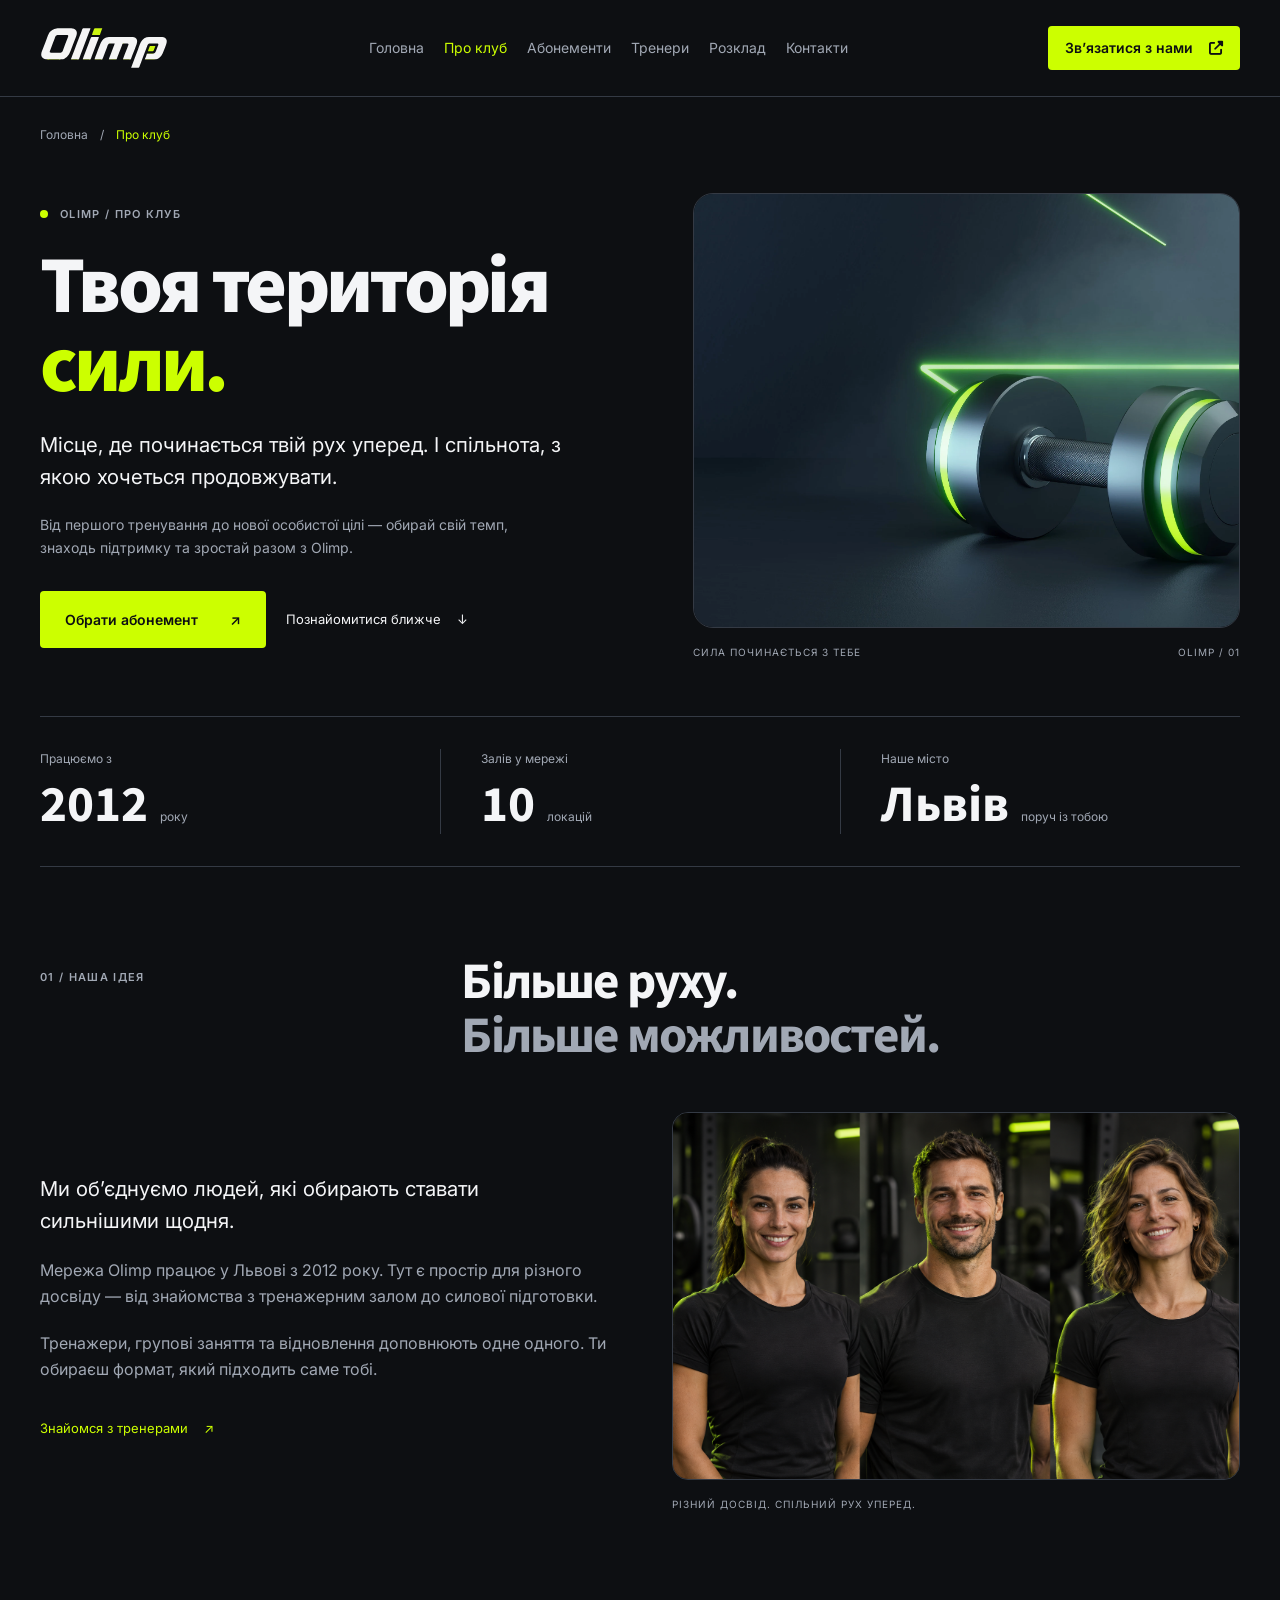
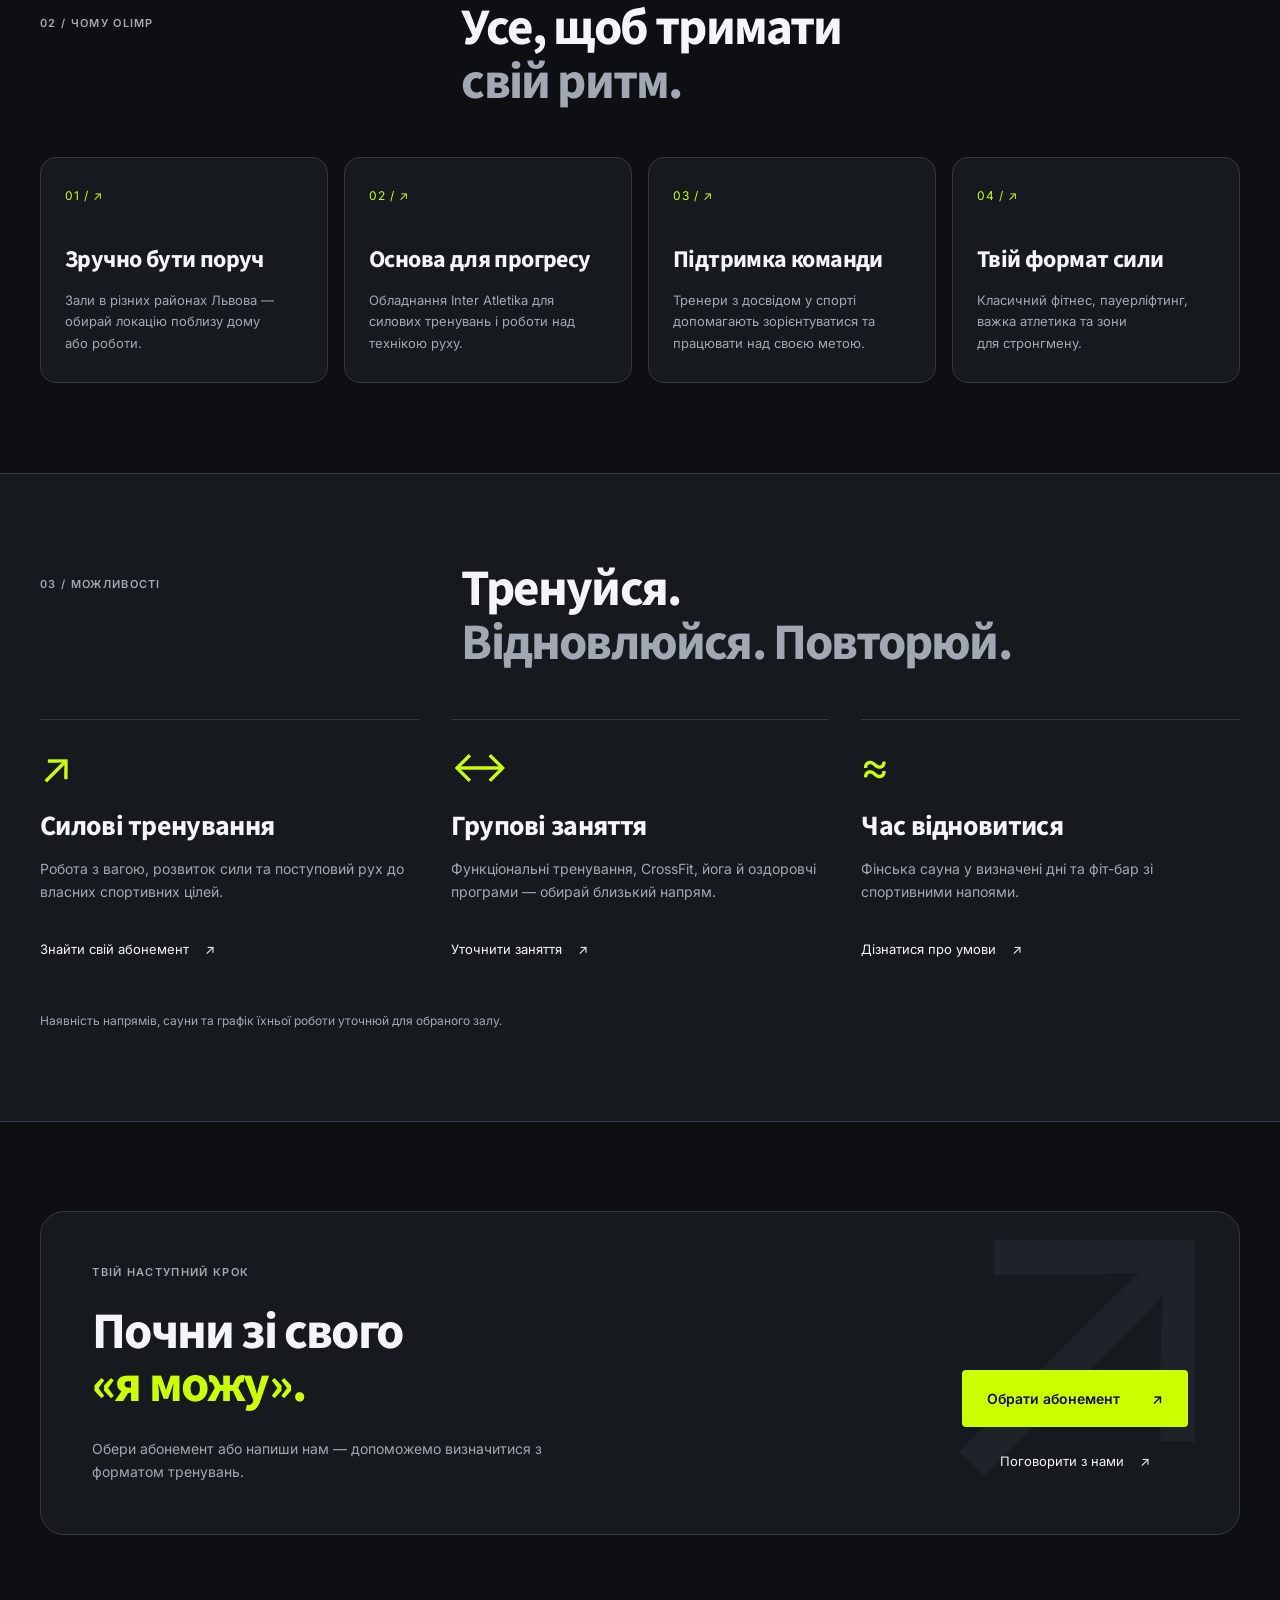
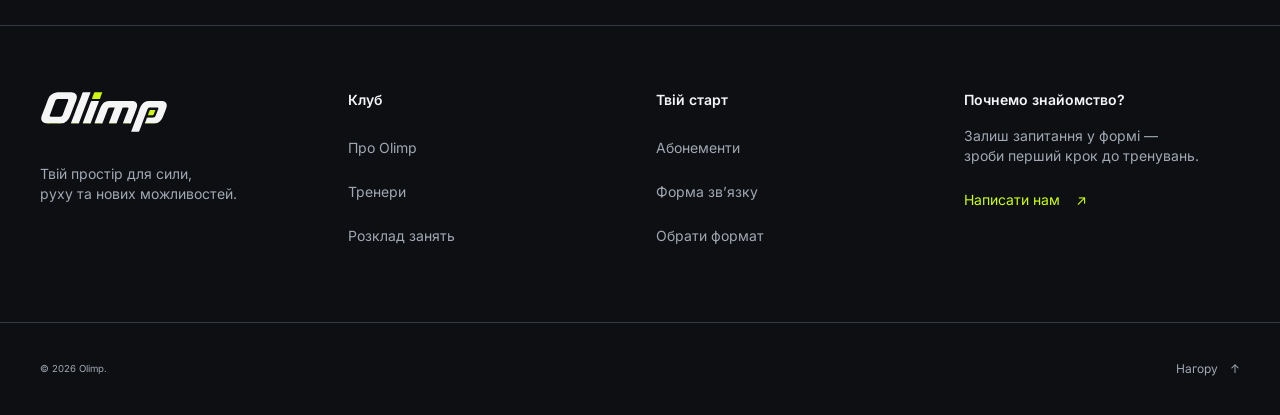
==== about.html @ 701e837b "feat: add Olimp website baseline" ====
<!DOCTYPE html>

<html lang="uk">
<head>
<meta charset="utf-8"/>
<meta content="width=device-width, initial-scale=1.0" name="viewport"/>
<meta content="Olimp — мережа фітнес-клубів у Львові з 2012 року. Силові та групові тренування, підтримка тренерів і відновлення у твоєму ритмі." name="description"/>
<meta content="#0d0f12" name="theme-color"/>
<title>Про клуб — твоя територія сили | Olimp</title>
<link href="https://fonts.googleapis.com" rel="preconnect"/>
<link crossorigin="" href="https://fonts.gstatic.com" rel="preconnect"/>
<link href="https://fonts.googleapis.com/css2?family=Inter:wght@400;500;600;700&amp;family=Source+Sans+3:wght@600;700;800&amp;display=swap" rel="stylesheet"/>
<link href="assets/images/logo.svg" rel="icon" type="image/svg+xml"/>
<link href="css/icons.css" rel="stylesheet"/>
<link href="css/tailwind.css" rel="stylesheet"/><link href="css/style.css" rel="stylesheet"/>
<link href="css/about.css" rel="stylesheet"/>
<script defer="" src="js/menu.js"></script></head>
<body id="top">
<a class="skip-link" href="#main">Перейти до вмісту</a>
<header class="site-header border-b border-line">
<div class="container header-inner mx-auto w-full max-w-7xl px-5 md:px-8 xl:px-10 relative flex min-h-20 flex-wrap items-center justify-between gap-4 py-4 xl:min-h-24 xl:flex-nowrap">
<a aria-label="Olimp — головна" class="logo inline-flex min-h-11 shrink-0 items-center" href="index.html"><img alt="Olimp" class="h-auto w-28 object-contain xl:w-32" height="38" src="assets/images/logo.svg" width="124"/></a>
<nav aria-label="Основна навігація" class="hidden xl:block">
<ul class="nav-list flex flex-col gap-1 xl:flex-row xl:gap-5">
<li><a class="flex min-h-11 items-center text-sm text-muted transition-colors hover:text-accent focus-visible:text-accent aria-[current=page]:text-accent" href="index.html">Головна</a></li>
<li><a aria-current="page" class="flex min-h-11 items-center text-sm text-muted transition-colors hover:text-accent focus-visible:text-accent aria-[current=page]:text-accent" href="about.html">Про клуб</a></li>
<li><a class="flex min-h-11 items-center text-sm text-muted transition-colors hover:text-accent focus-visible:text-accent aria-[current=page]:text-accent" href="memberships.html">Абонементи</a></li>
<li><a class="flex min-h-11 items-center text-sm text-muted transition-colors hover:text-accent focus-visible:text-accent aria-[current=page]:text-accent" href="trainers.html">Тренери</a></li>
<li><a class="flex min-h-11 items-center text-sm text-muted transition-colors hover:text-accent focus-visible:text-accent aria-[current=page]:text-accent" href="schedule.html">Розклад</a></li>
<li><a class="flex min-h-11 items-center text-sm text-muted transition-colors hover:text-accent focus-visible:text-accent aria-[current=page]:text-accent" href="contact.html">Контакти</a></li>
</ul>
</nav>
<a class="button button-small items-center justify-between gap-4 rounded border border-transparent bg-accent text-sm font-semibold text-ink transition duration-200 hover:-translate-y-0.5 hover:bg-accent-hover active:translate-y-0 focus-visible:outline-2 focus-visible:outline-offset-4 focus-visible:outline-focus disabled:cursor-not-allowed disabled:opacity-40 disabled:hover:translate-y-0 min-h-11 px-4 py-2.5 hidden xl:inline-flex" href="contact.html">Зв’язатися з нами <i aria-hidden="true" class="icon fa-arrow-up-right"></i></a>
<button aria-controls="mobile-menu" aria-expanded="false" aria-label="Відкрити меню" class="inline-flex min-h-11 items-center gap-3 rounded border border-line px-4 text-sm transition-colors hover:border-accent xl:hidden" id="menu-toggle" type="button"><span aria-hidden="true">☰</span><span>Меню</span></button><nav aria-label="Мобільна навігація" class="w-full border-t border-line pt-4 xl:hidden" hidden="" id="mobile-menu"><ul class="flex flex-col gap-1"><li><a class="flex min-h-11 items-center rounded px-3 text-sm text-muted transition-colors hover:bg-surface hover:text-accent aria-[current=page]:text-accent" href="index.html">Головна</a></li><li><a aria-current="page" class="flex min-h-11 items-center rounded px-3 text-sm text-muted transition-colors hover:bg-surface hover:text-accent aria-[current=page]:text-accent" href="about.html">Про клуб</a></li><li><a class="flex min-h-11 items-center rounded px-3 text-sm text-muted transition-colors hover:bg-surface hover:text-accent aria-[current=page]:text-accent" href="memberships.html">Абонементи</a></li><li><a class="flex min-h-11 items-center rounded px-3 text-sm text-muted transition-colors hover:bg-surface hover:text-accent aria-[current=page]:text-accent" href="trainers.html">Тренери</a></li><li><a class="flex min-h-11 items-center rounded px-3 text-sm text-muted transition-colors hover:bg-surface hover:text-accent aria-[current=page]:text-accent" href="schedule.html">Розклад</a></li><li><a class="flex min-h-11 items-center rounded px-3 text-sm text-muted transition-colors hover:bg-surface hover:text-accent aria-[current=page]:text-accent" href="contact.html">Контакти</a></li></ul><a class="inline-flex min-h-13 items-center justify-between gap-4 rounded border border-transparent bg-accent px-6 py-3.5 text-sm font-semibold text-ink transition duration-200 hover:-translate-y-0.5 hover:bg-accent-hover active:translate-y-0 focus-visible:outline-2 focus-visible:outline-offset-4 focus-visible:outline-focus disabled:cursor-not-allowed disabled:opacity-40 disabled:hover:translate-y-0 mt-4 w-full" href="contact.html">Зв’язатися з нами <span aria-hidden="true">↗</span></a></nav></div>
</header>
<main class="about-page" id="main" tabindex="-1">
<section class="about-hero" aria-labelledby="about-title">
  <div class="container mx-auto w-full max-w-7xl px-5 md:px-8 xl:px-10">
    <nav class="about-breadcrumb" aria-label="Навігаційний ланцюжок"><a href="index.html">Головна</a><span aria-hidden="true">/</span><span aria-current="page">Про клуб</span></nav>
    <div class="about-hero-grid">
      <div class="about-hero-copy">
        <p class="eyebrow about-kicker"><span aria-hidden="true"></span> OLIMP / ПРО КЛУБ</p>
        <h1 id="about-title">Твоя територія<br/><span>сили.</span></h1>
        <p class="about-lead">Місце, де починається твій рух уперед. І спільнота, з якою хочеться продовжувати.</p>
        <p class="about-muted">Від першого тренування до нової особистої цілі — обирай свій темп, знаходь підтримку та зростай разом з Olimp.</p>
        <div class="about-actions"><a class="about-button" href="memberships.html">Обрати абонемент <span aria-hidden="true">↗</span></a><a class="about-link" href="#club-story">Познайомитися ближче <span aria-hidden="true">↓</span></a></div>
      </div>
      <figure class="about-hero-visual"><img src="assets/images/hero.webp" width="2688" height="1536" alt="Гантель із лаймовим підсвічуванням — фірмовий образ сили Olimp" fetchpriority="high"/><figcaption><span>СИЛА ПОЧИНАЄТЬСЯ З ТЕБЕ</span><span aria-hidden="true">OLIMP / 01</span></figcaption></figure>
    </div>
    <dl class="about-facts"><div><dt>Працюємо з</dt><dd>2012<span>року</span></dd></div><div><dt>Залів у мережі</dt><dd>10<span>локацій</span></dd></div><div><dt>Наше місто</dt><dd>Львів<span>поруч із тобою</span></dd></div></dl>
  </div>
</section>
<section class="about-section about-story" id="club-story" aria-labelledby="story-title">
  <div class="container mx-auto w-full max-w-7xl px-5 md:px-8 xl:px-10">
    <div class="about-section-heading"><p class="eyebrow">01 / НАША ІДЕЯ</p><h2 id="story-title">Більше руху.<br/><span>Більше можливостей.</span></h2></div>
    <div class="about-story-grid"><div class="about-story-copy"><p class="about-lead">Ми об’єднуємо людей, які обирають ставати сильнішими щодня.</p><p class="about-muted">Мережа Olimp працює у Львові з 2012 року. Тут є простір для різного досвіду — від знайомства з тренажерним залом до силової підготовки.</p><p class="about-muted">Тренажери, групові заняття та відновлення доповнюють одне одного. Ти обираєш формат, який підходить саме тобі.</p><a class="about-link" href="trainers.html">Знайомся з тренерами <span aria-hidden="true">↗</span></a></div><figure class="about-team"><img src="assets/images/trainers-team.png" width="1536" height="1024" loading="lazy" alt="Команда тренерів у фірмовому оформленні Olimp"/><figcaption>РІЗНИЙ ДОСВІД. СПІЛЬНИЙ РУХ УПЕРЕД.</figcaption></figure></div>
  </div>
</section>
<section class="about-section" aria-labelledby="benefits-title">
  <div class="container mx-auto w-full max-w-7xl px-5 md:px-8 xl:px-10">
    <div class="about-section-heading"><p class="eyebrow">02 / ЧОМУ OLIMP</p><h2 id="benefits-title">Усе, щоб тримати<br/><span>свій ритм.</span></h2></div>
    <div class="about-benefit-grid">
      <article class="about-card"><span class="about-card-number" aria-hidden="true">01 / ↗</span><h3>Зручно бути поруч</h3><p>Зали в різних районах Львова — обирай локацію поблизу дому або роботи.</p></article>
      <article class="about-card"><span class="about-card-number" aria-hidden="true">02 / ↗</span><h3>Основа для прогресу</h3><p>Обладнання Inter Atletika для силових тренувань і роботи над технікою руху.</p></article>
      <article class="about-card"><span class="about-card-number" aria-hidden="true">03 / ↗</span><h3>Підтримка команди</h3><p>Тренери з досвідом у спорті допомагають зорієнтуватися та працювати над своєю метою.</p></article>
      <article class="about-card"><span class="about-card-number" aria-hidden="true">04 / ↗</span><h3>Твій формат сили</h3><p>Класичний фітнес, пауерліфтинг, важка атлетика та зони для стронгмену.</p></article>
    </div>
  </div>
</section>
<section class="about-section about-formats" aria-labelledby="formats-title">
  <div class="container mx-auto w-full max-w-7xl px-5 md:px-8 xl:px-10">
    <div class="about-section-heading"><p class="eyebrow">03 / МОЖЛИВОСТІ</p><h2 id="formats-title">Тренуйся.<br/><span>Відновлюйся. Повторюй.</span></h2></div>
    <div class="about-format-grid">
      <article class="about-format"><span class="about-format-symbol" aria-hidden="true">↗</span><h3>Силові тренування</h3><p>Робота з вагою, розвиток сили та поступовий рух до власних спортивних цілей.</p><a class="about-link" href="memberships.html">Знайти свій абонемент <span aria-hidden="true">↗</span></a></article>
      <article class="about-format"><span class="about-format-symbol" aria-hidden="true">↔</span><h3>Групові заняття</h3><p>Функціональні тренування, CrossFit, йога й оздоровчі програми — обирай близький напрям.</p><a class="about-link" href="contact.html">Уточнити заняття <span aria-hidden="true">↗</span></a></article>
      <article class="about-format"><span class="about-format-symbol" aria-hidden="true">≈</span><h3>Час відновитися</h3><p>Фінська сауна у визначені дні та фіт-бар зі спортивними напоями.</p><a class="about-link" href="contact.html">Дізнатися про умови <span aria-hidden="true">↗</span></a></article>
    </div>
    <p class="about-availability">Наявність напрямів, сауни та графік їхньої роботи уточнюй для обраного залу.</p>
  </div>
</section>
<section class="about-section about-cta-section" aria-labelledby="start-title">
  <div class="container mx-auto w-full max-w-7xl px-5 md:px-8 xl:px-10"><div class="about-cta"><div><p class="eyebrow">ТВІЙ НАСТУПНИЙ КРОК</p><h2 id="start-title">Почни зі свого<br/><span>«я можу».</span></h2><p>Обери абонемент або напиши нам — допоможемо визначитися з форматом тренувань.</p></div><div class="about-cta-actions"><a class="about-button" href="memberships.html">Обрати абонемент <span aria-hidden="true">↗</span></a><a class="about-link" href="contact.html">Поговорити з нами <span aria-hidden="true">↗</span></a></div><span class="about-cta-mark" aria-hidden="true">↗</span></div></div>
</section>
</main>
<footer class="site-footer border-t border-line">
<div class="container footer-grid mx-auto w-full max-w-7xl px-5 md:px-8 xl:px-10 grid grid-cols-1 gap-8 py-16 md:grid-cols-2 lg:grid-cols-4">
<div class="footer-brand">
<a aria-label="Olimp — головна" class="logo inline-flex min-h-11 shrink-0 items-center" href="index.html"><img alt="Olimp" class="h-auto w-28 object-contain xl:w-32" height="38" src="assets/images/logo.svg" width="124"/></a>
<p class="text-sm text-muted mt-6">Твій простір для сили,<br/>руху та нових можливостей.</p>
</div>
<nav aria-label="Сторінки клубу">
<h2 class="mb-4 font-body text-sm font-semibold tracking-normal">Клуб</h2>
<ul class="m-0 list-none p-0">
<li><a class="inline-flex min-h-11 items-center text-sm text-muted transition-colors hover:text-accent" href="about.html">Про Olimp</a></li>
<li><a class="inline-flex min-h-11 items-center text-sm text-muted transition-colors hover:text-accent" href="trainers.html">Тренери</a></li>
<li><a class="inline-flex min-h-11 items-center text-sm text-muted transition-colors hover:text-accent" href="schedule.html">Розклад занять</a></li>
</ul>
</nav>
<nav aria-label="Корисні посилання">
<h2 class="mb-4 font-body text-sm font-semibold tracking-normal">Твій старт</h2>
<ul class="m-0 list-none p-0">
<li><a class="inline-flex min-h-11 items-center text-sm text-muted transition-colors hover:text-accent" href="memberships.html">Абонементи</a></li>
<li><a class="inline-flex min-h-11 items-center text-sm text-muted transition-colors hover:text-accent" href="contact.html">Форма зв’язку</a></li>
<li><a class="inline-flex min-h-11 items-center text-sm text-muted transition-colors hover:text-accent" href="index.html#memberships">Обрати формат</a></li>
</ul>
</nav>
<div class="footer-note">
<h2 class="mb-4 font-body text-sm font-semibold tracking-normal">Почнемо знайомство?</h2>
<p class="text-sm text-muted">Залиш запитання у формі —<br/>зроби перший крок до тренувань.</p>
<a class="text-link inline-flex min-h-11 items-center gap-4 text-sm transition-colors hover:text-accent mt-3 text-accent" href="contact.html">Написати нам <span aria-hidden="true">↗</span></a>
</div>
</div>
<div class="container footer-bottom mx-auto w-full max-w-7xl px-5 md:px-8 xl:px-10 flex flex-wrap items-center justify-between gap-4 border-t border-line py-6 text-xs text-muted">
<small>© 2026 Olimp.</small><a class="inline-flex min-h-11 items-center gap-3" href="#top">Нагору <span aria-hidden="true">↑</span></a>
</div>
</footer>
</body>
</html>
---- css/icons.css ----
/* Font Awesome Free 6.6.0, solid subset. License: ../assets/fonts/LICENSE-fontawesome.txt */
@font-face {
  font-family: 'Olimp Icons';
  font-style: normal;
  font-weight: 900;
  font-display: block;
  src: url('../assets/fonts/fa-solid-900.woff2') format('woff2');
}
.fa-arrow-up-right {
  font-family: 'Olimp Icons';
  font-style: normal;
  font-weight: 900;
  line-height: 1;
  display: inline-block;
}
.fa-arrow-up-right::before {
  content: '\f35d';
}
---- css/style.css ----
@layer base {
/* Olimp Lab 6: brand typography, triptych crop, form controls and complex selectors. */
:root {

  --color-background: #0d0f12;
  --color-surface: #16191e;
  --color-surface-raised: #1e2229;
  --color-text: #f4f5f7;
  --color-muted: #a1a8b4;
  --color-accent: #ccff00;
  --color-accent-hover: #dcff52;
  --color-focus: #00f0ff;
  --color-border: #343a44;
  --color-input-border: #707986;

  --font-body: "Inter", system-ui, sans-serif;
  --font-heading: "Source Sans 3", system-ui, sans-serif;

  --space-2: 0.5rem;
  --space-3: 0.75rem;
  --space-4: 1rem;
  --space-6: 1.5rem;
  --space-8: 2rem;
  --space-12: 3rem;
  --space-16: 4rem;
  --space-24: 6rem;

  --radius-button: 0.25rem;
  --radius-card: 1rem;
  --container: 80rem;
  --transition: 180ms ease;
}
*,
*::before,
*::after {
  box-sizing: border-box;
}
html {
  scroll-behavior: smooth;
  scroll-padding-top: var(--space-6);
}
body {
  margin: 0;
  background: var(--color-background);
  color: var(--color-text);
  font: 400 1rem/1.65 var(--font-body);
}
h1,
h2,
h3,
p,
figure {
  margin: 0;
}
h1,
h2,
h3 {
  font-family: var(--font-heading);
  font-weight: 700;
  line-height: 1.05;
}
h1 {
  font-size: clamp(3.75rem, 6.5vw, 6.5rem);
  font-weight: 800;
  letter-spacing: -0.045em;
}
h2 {
  font-size: clamp(2.5rem, 4vw, 3.75rem);
  letter-spacing: -0.035em;
}
h3 {
  font-size: 1.75rem;
  letter-spacing: -0.025em;
}
p {
  text-wrap: pretty;
}
a {
  color: inherit;
  text-decoration: none;
}
img {
  display: block;
  max-width: 100%;
  height: auto;
}
button,
input,
select,
textarea {
  font: inherit;
}
button,
select {
  cursor: pointer;
}
button,
a,
input,
select,
textarea {
  touch-action: manipulation;
}
:focus-visible {
  outline: 3px solid var(--color-focus);
  outline-offset: 5px;
}
main:focus {
  outline: none;
}
.eyebrow {
  font-size: 0.6875rem;
  font-weight: 600;
  letter-spacing: 0.12em;
  text-transform: uppercase;
  color: var(--color-muted);
}
.skip-link {
  position: absolute;
  z-index: 10;
  top: -6rem;
  left: var(--space-4);
  padding: var(--space-4);
  background: var(--color-accent);
  color: var(--color-background);
}
.skip-link:focus {
  top: var(--space-4);
}
.icon {
  font-size: 1em;
  flex-shrink: 0;
}
h1 span,
.contact h2 span {
  color: var(--color-accent);
}
.feature-list li::before {
  content: "✓";
  color: var(--color-accent);
  margin-right: var(--space-3);
}
.trainer-photo {

  background-image: url("../assets/images/trainers-team.png");
  background-size: 300% auto;
  background-repeat: no-repeat;
  background-position-y: top;
  background-color: var(--color-surface);
}
.trainer-one {
  background-position-x: left;
}
.trainer-two {
  background-position-x: center;
}
.trainer-three {
  background-position-x: right;
}
label {
  display: block;
  margin-bottom: var(--space-2);
  font-size: 0.8125rem;
}
label span {
  color: var(--color-accent);
}
input,
select,
textarea {
  width: 100%;
  min-height: 50px;
  padding: 0.75rem var(--space-4);
  border: 1px solid var(--color-input-border);
  border-radius: var(--radius-button);
  background: var(--color-surface);
  color: var(--color-text);
  font-size: 0.8125rem;
  color-scheme: dark;
}
input::placeholder,
textarea::placeholder {
  color: var(--color-muted);
  opacity: 1;
}
textarea {
  display: block;
  resize: vertical;
  min-height: 120px;
}
@media (prefers-reduced-motion: reduce) {
  html {
    scroll-behavior: auto;
  }
  *,
  *::before,
  *::after {
    transition: none !important;
  }
}
[hidden] { display: none !important; }
[aria-current="page"] { color: var(--color-accent); }
.eyebrow.text-accent { color: var(--color-accent); }

}
---- css/about.css ----
.about-page {
  --about-section-space: clamp(3.5rem, 7vw, 6.5rem);
}
.about-page .about-muted,
.about-card p,
.about-format p {
  color: var(--color-muted);
}
.about-breadcrumb {
  display: flex;
  gap: 0.75rem;
  padding-block: 1.75rem 3rem;
  font-size: 0.75rem;
  color: var(--color-muted);
}
.about-breadcrumb a:hover,
.about-link:hover {
  color: var(--color-accent);
}
.about-hero-grid {
  display: grid;
  grid-template-columns: 1.1fr 1fr;
  align-items: center;
  gap: clamp(2rem, 4vw, 4rem);
}
.about-kicker {
  display: flex;
  align-items: center;
  gap: 0.75rem;
}
.about-kicker span {
  width: 0.5rem;
  height: 0.5rem;
  border-radius: 50%;
  background: var(--color-accent);
}
.about-hero h1 {
  margin-block: 1.5rem;
  font-size: clamp(3.5rem, 6.3vw, 6.25rem);
  line-height: 0.98;
}
.about-lead {
  max-width: 34rem;
  font-size: clamp(1.125rem, 1.6vw, 1.375rem);
  line-height: 1.55;
}
.about-hero-copy > .about-muted {
  max-width: 31rem;
  margin-top: 1.25rem;
  font-size: 0.875rem;
}
.about-actions {
  display: flex;
  flex-wrap: wrap;
  align-items: center;
  gap: 1.25rem;
  margin-top: 2rem;
}
.about-button {
  display: inline-flex;
  min-height: 3.5rem;
  align-items: center;
  justify-content: space-between;
  gap: 2rem;
  padding: 1rem 1.5rem;
  border: 1px solid transparent;
  border-radius: var(--radius-button);
  background: var(--color-accent);
  color: var(--color-background);
  font-size: 0.875rem;
  font-weight: 600;
  transition: background var(--transition), transform var(--transition);
}
.about-button:hover {
  background: var(--color-accent-hover);
  transform: translateY(-2px);
}
.about-button:active {
  transform: translateY(0);
}
.about-link {
  display: inline-flex;
  min-height: 2.75rem;
  align-items: center;
  gap: 1rem;
  font-size: 0.8125rem;
  transition: color var(--transition);
}
.about-hero-visual img {
  width: 100%;
  height: clamp(22rem, 34vw, 32rem);
  border: 1px solid var(--color-border);
  border-radius: 1.25rem;
  object-fit: cover;
  object-position: 62% center;
}
.about-hero-visual figcaption,
.about-team figcaption {
  display: flex;
  justify-content: space-between;
  gap: 1rem;
  margin-top: 1rem;
  color: var(--color-muted);
  font-size: 0.625rem;
  letter-spacing: 0.1em;
}
.about-facts {
  display: grid;
  grid-template-columns: repeat(3, 1fr);
  margin: 3.5rem 0 0;
  padding-block: 2rem;
  border-block: 1px solid var(--color-border);
}
.about-facts > div {
  padding-inline: 2.5rem;
  border-left: 1px solid var(--color-border);
}
.about-facts > div:first-child {
  padding-left: 0;
  border-left: 0;
}
.about-facts dt {
  color: var(--color-muted);
  font-size: 0.75rem;
}
.about-facts dd {
  display: flex;
  flex-wrap: wrap;
  align-items: baseline;
  gap: 0.75rem;
  margin: 0.5rem 0 0;
  font-family: var(--font-heading);
  font-size: clamp(2.25rem, 4vw, 3.5rem);
  font-weight: 700;
  line-height: 1.1;
}
.about-facts dd span {
  color: var(--color-muted);
  font: 400 0.75rem/1.5 var(--font-body);
}
.about-section {
  padding-block: var(--about-section-space);
}
.about-section-heading {
  display: grid;
  grid-template-columns: 1fr 2fr;
  gap: 2rem;
  align-items: start;
  margin-bottom: 3rem;
}
.about-section-heading .eyebrow {
  padding-top: 0.75rem;
}
.about-section-heading h2 span {
  color: var(--color-muted);
}
.about-story {
  padding-bottom: 0;
}
.about-story-grid {
  display: grid;
  grid-template-columns: 1fr 1fr;
  align-items: center;
  gap: 4rem;
}
.about-story-copy > p + p {
  margin-top: 1.25rem;
}
.about-story-copy > .about-link {
  margin-top: 1.5rem;
  color: var(--color-accent);
}
.about-team img {
  width: 100%;
  height: 23rem;
  border-radius: 1rem;
  border: 1px solid var(--color-border);
  object-fit: cover;
  object-position: top;
}
.about-benefit-grid {
  display: grid;
  grid-template-columns: repeat(4, 1fr);
  gap: 1rem;
}
.about-card {
  padding: 1.75rem 1.5rem;
  background: var(--color-surface);
  border: 1px solid var(--color-border);
  border-radius: 1rem;
}
.about-card-number {
  display: block;
  margin-bottom: 2.5rem;
  color: var(--color-accent);
  font-size: 0.75rem;
  letter-spacing: 0.08em;
}
.about-card h3 {
  font-size: 1.5rem;
  line-height: 1.15;
}
.about-card p {
  margin-top: 1rem;
  font-size: 0.8125rem;
}
.about-formats {
  background: var(--color-surface);
  border-block: 1px solid var(--color-border);
}
.about-format-grid {
  display: grid;
  grid-template-columns: repeat(3, 1fr);
  gap: 2rem;
}
.about-format {
  display: flex;
  flex-direction: column;
  align-items: flex-start;
  padding-top: 1.5rem;
  border-top: 1px solid var(--color-border);
}
.about-format-symbol {
  margin-bottom: 1.5rem;
  color: var(--color-accent);
  font-size: 2.75rem;
  line-height: 1;
}
.about-format h3 {
  font-size: 1.75rem;
}
.about-format p {
  margin-block: 1rem 1.5rem;
  font-size: 0.875rem;
}
.about-format .about-link {
  margin-top: auto;
}
.about-availability {
  margin-top: 2.5rem;
  color: var(--color-muted);
  font-size: 0.75rem;
}
.about-cta {
  position: relative;
  display: flex;
  justify-content: space-between;
  align-items: flex-end;
  gap: 3rem;
  overflow: hidden;
  padding: clamp(1.75rem, 4vw, 4rem);
  border: 1px solid var(--color-border);
  border-radius: 1.5rem;
  background: var(--color-surface);
}
.about-cta > div {
  position: relative;
  z-index: 1;
}
.about-cta h2 {
  margin-top: 1.5rem;
}
.about-cta h2 span {
  color: var(--color-accent);
}
.about-cta p:not(.eyebrow) {
  max-width: 31rem;
  margin-top: 1.5rem;
  color: var(--color-muted);
  font-size: 0.875rem;
}
.about-cta-actions {
  display: flex;
  flex-direction: column;
  align-items: center;
  gap: 0.75rem;
  flex-shrink: 0;
}
.about-cta-mark {
  position: absolute;
  top: -8rem;
  right: 0;
  color: var(--color-surface-raised);
  font-size: 28rem;
  line-height: 1;
  pointer-events: none;
}
@media (max-width: 1100px) {
  .about-benefit-grid {
    grid-template-columns: repeat(2, 1fr);
  }
  .about-story-grid {
    gap: 2rem;
  }
  .about-actions {
    align-items: flex-start;
    flex-direction: column;
    gap: 0.5rem;
  }
}
@media (max-width: 767px) {
  .about-breadcrumb {
    padding-bottom: 2rem;
  }
  .about-hero-grid,
  .about-story-grid,
  .about-section-heading,
  .about-format-grid {
    grid-template-columns: 1fr;
    gap: 2rem;
  }
  .about-hero h1 {
    font-size: clamp(3.25rem, 12vw, 5rem);
  }
  .about-hero-visual img {
    height: 19rem;
  }
  .about-facts {
    margin-top: 2rem;
    gap: 1rem;
    padding-block: 1.5rem;
  }
  .about-facts > div {
    padding-left: 1rem;
    padding-right: 0;
  }
  .about-facts dd {
    font-size: clamp(1.5rem, 6vw, 2.5rem);
    gap: 0.25rem;
  }
  .about-facts dd span {
    flex-basis: 100%;
    font-size: 0.625rem;
  }
  .about-facts dt {
    font-size: 0.625rem;
  }
  .about-section-heading {
    gap: 1rem;
    margin-bottom: 2rem;
  }
  .about-team img {
    height: auto;
    aspect-ratio: 3 / 2;
  }
  .about-cta {
    align-items: flex-start;
    flex-direction: column;
    gap: 2rem;
  }
  .about-cta-actions {
    align-items: flex-start;
  }
}
@media (max-width: 479px) {
  .about-benefit-grid {
    grid-template-columns: 1fr;
  }
  .about-card-number {
    margin-bottom: 1.5rem;
  }
  .about-hero-visual img {
    height: 17rem;
  }
  .about-hero-visual figcaption {
    font-size: 0.5rem;
  }
}
@media (prefers-reduced-motion: reduce) {
  .about-button,
  .about-link {
    transition: none;
  }
  .about-button:hover {
    transform: none;
  }
}
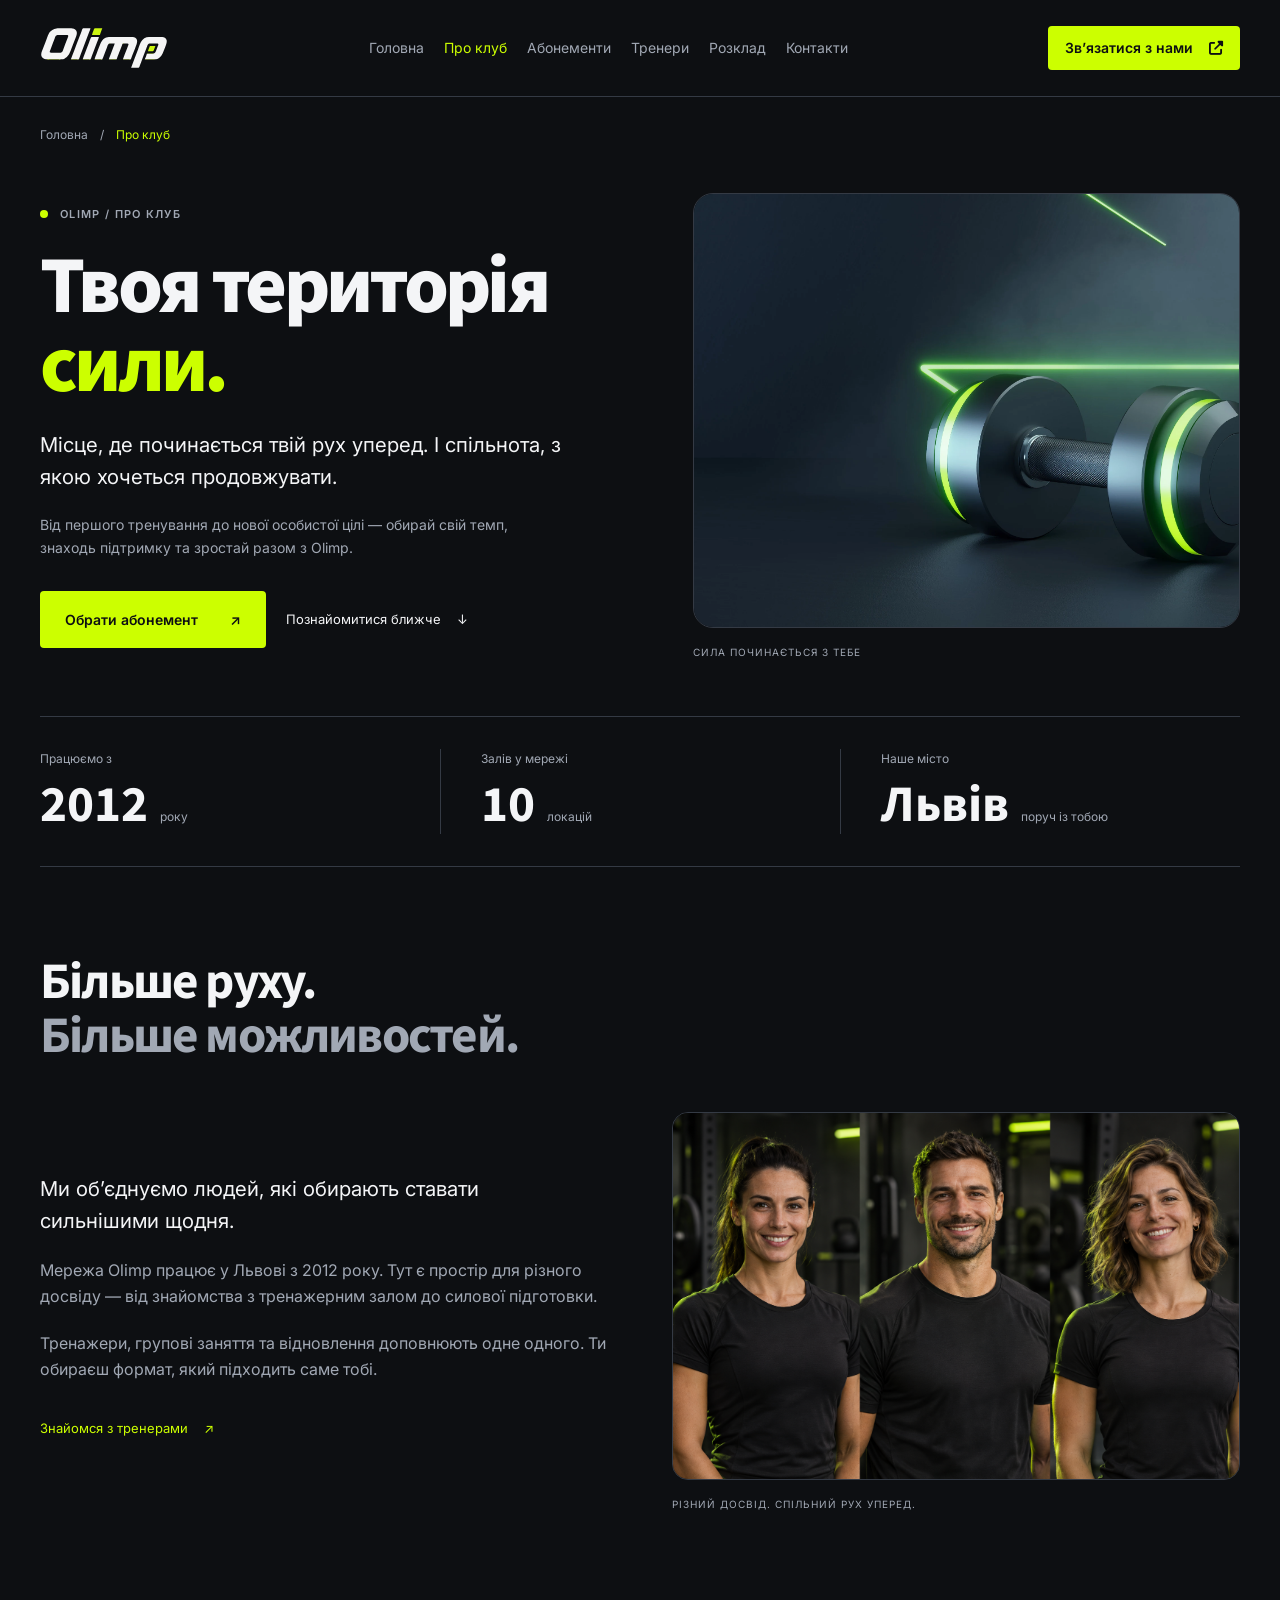
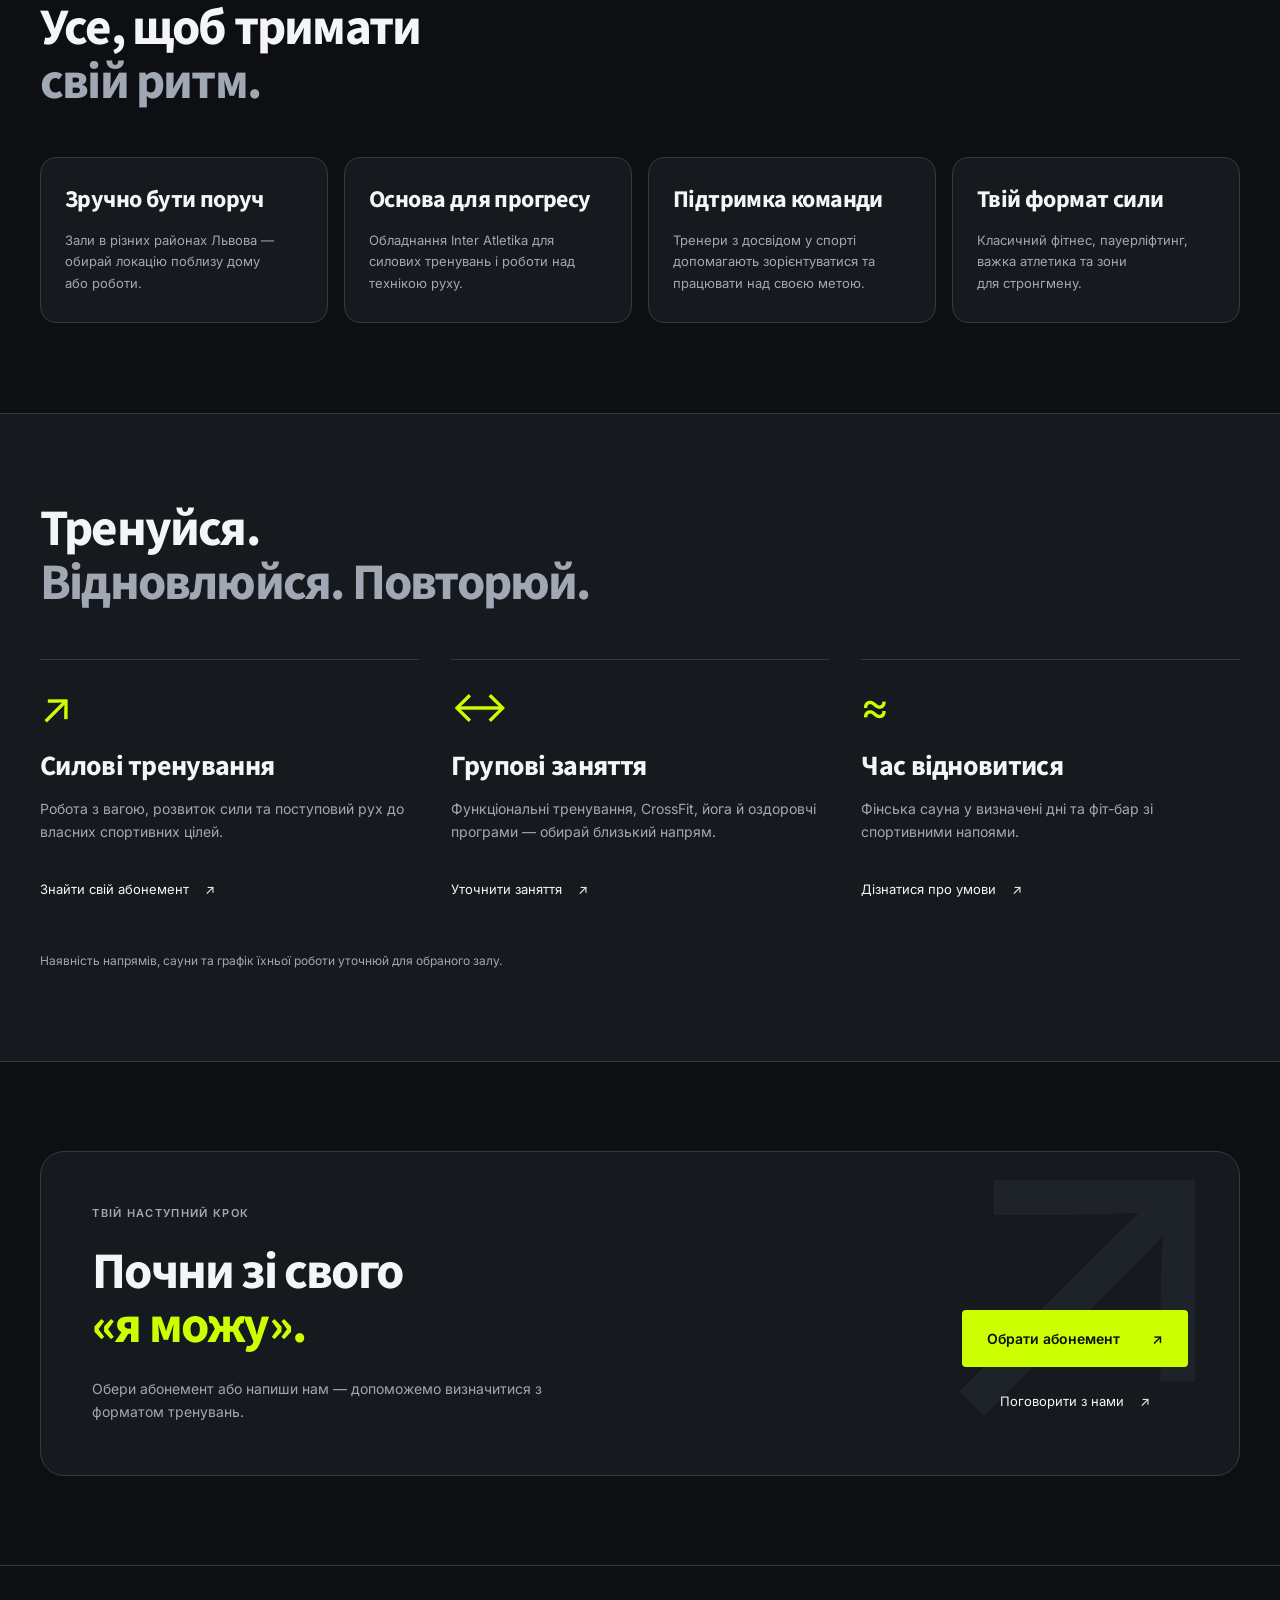
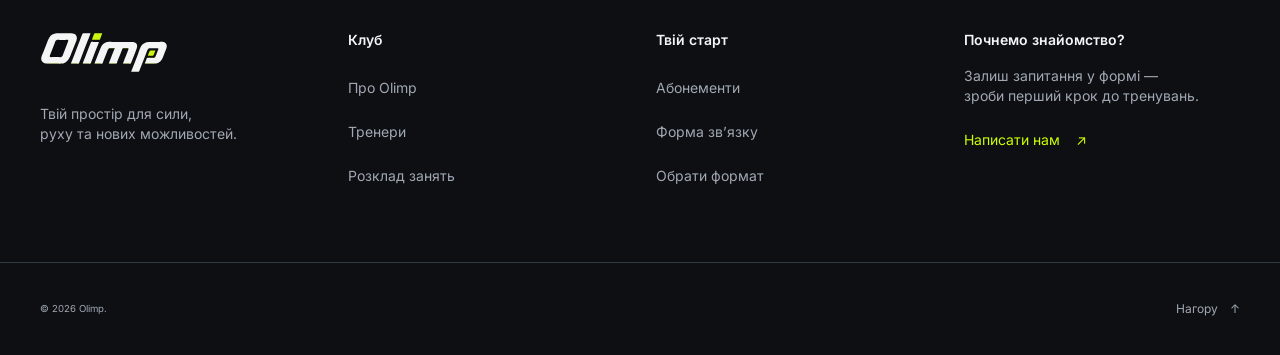
==== commit 44ccf08d: "refactor: simplify labels and assign trainers to Lviv clubs" ====
--- a/about.html
+++ b/about.html
@@ -45,31 +45,31 @@
         <p class="about-muted">Від першого тренування до нової особистої цілі — обирай свій темп, знаходь підтримку та зростай разом з Olimp.</p>
         <div class="about-actions"><a class="about-button" href="memberships.html">Обрати абонемент <span aria-hidden="true">↗</span></a><a class="about-link" href="#club-story">Познайомитися ближче <span aria-hidden="true">↓</span></a></div>
       </div>
-      <figure class="about-hero-visual"><img src="assets/images/hero.webp" width="2688" height="1536" alt="Гантель із лаймовим підсвічуванням — фірмовий образ сили Olimp" fetchpriority="high"/><figcaption><span>СИЛА ПОЧИНАЄТЬСЯ З ТЕБЕ</span><span aria-hidden="true">OLIMP / 01</span></figcaption></figure>
+      <figure class="about-hero-visual"><img src="assets/images/hero.webp" width="2688" height="1536" alt="Гантель із лаймовим підсвічуванням — фірмовий образ сили Olimp" fetchpriority="high"/><figcaption><span>СИЛА ПОЧИНАЄТЬСЯ З ТЕБЕ</span></figcaption></figure>
     </div>
     <dl class="about-facts"><div><dt>Працюємо з</dt><dd>2012<span>року</span></dd></div><div><dt>Залів у мережі</dt><dd>10<span>локацій</span></dd></div><div><dt>Наше місто</dt><dd>Львів<span>поруч із тобою</span></dd></div></dl>
   </div>
 </section>
 <section class="about-section about-story" id="club-story" aria-labelledby="story-title">
   <div class="container mx-auto w-full max-w-7xl px-5 md:px-8 xl:px-10">
-    <div class="about-section-heading"><p class="eyebrow">01 / НАША ІДЕЯ</p><h2 id="story-title">Більше руху.<br/><span>Більше можливостей.</span></h2></div>
+    <div class="about-section-heading"><h2 id="story-title">Більше руху.<br/><span>Більше можливостей.</span></h2></div>
     <div class="about-story-grid"><div class="about-story-copy"><p class="about-lead">Ми об’єднуємо людей, які обирають ставати сильнішими щодня.</p><p class="about-muted">Мережа Olimp працює у Львові з 2012 року. Тут є простір для різного досвіду — від знайомства з тренажерним залом до силової підготовки.</p><p class="about-muted">Тренажери, групові заняття та відновлення доповнюють одне одного. Ти обираєш формат, який підходить саме тобі.</p><a class="about-link" href="trainers.html">Знайомся з тренерами <span aria-hidden="true">↗</span></a></div><figure class="about-team"><img src="assets/images/trainers-team.png" width="1536" height="1024" loading="lazy" alt="Команда тренерів у фірмовому оформленні Olimp"/><figcaption>РІЗНИЙ ДОСВІД. СПІЛЬНИЙ РУХ УПЕРЕД.</figcaption></figure></div>
   </div>
 </section>
 <section class="about-section" aria-labelledby="benefits-title">
   <div class="container mx-auto w-full max-w-7xl px-5 md:px-8 xl:px-10">
-    <div class="about-section-heading"><p class="eyebrow">02 / ЧОМУ OLIMP</p><h2 id="benefits-title">Усе, щоб тримати<br/><span>свій ритм.</span></h2></div>
+    <div class="about-section-heading"><h2 id="benefits-title">Усе, щоб тримати<br/><span>свій ритм.</span></h2></div>
     <div class="about-benefit-grid">
-      <article class="about-card"><span class="about-card-number" aria-hidden="true">01 / ↗</span><h3>Зручно бути поруч</h3><p>Зали в різних районах Львова — обирай локацію поблизу дому або роботи.</p></article>
-      <article class="about-card"><span class="about-card-number" aria-hidden="true">02 / ↗</span><h3>Основа для прогресу</h3><p>Обладнання Inter Atletika для силових тренувань і роботи над технікою руху.</p></article>
-      <article class="about-card"><span class="about-card-number" aria-hidden="true">03 / ↗</span><h3>Підтримка команди</h3><p>Тренери з досвідом у спорті допомагають зорієнтуватися та працювати над своєю метою.</p></article>
-      <article class="about-card"><span class="about-card-number" aria-hidden="true">04 / ↗</span><h3>Твій формат сили</h3><p>Класичний фітнес, пауерліфтинг, важка атлетика та зони для стронгмену.</p></article>
+      <article class="about-card"><h3>Зручно бути поруч</h3><p>Зали в різних районах Львова — обирай локацію поблизу дому або роботи.</p></article>
+      <article class="about-card"><h3>Основа для прогресу</h3><p>Обладнання Inter Atletika для силових тренувань і роботи над технікою руху.</p></article>
+      <article class="about-card"><h3>Підтримка команди</h3><p>Тренери з досвідом у спорті допомагають зорієнтуватися та працювати над своєю метою.</p></article>
+      <article class="about-card"><h3>Твій формат сили</h3><p>Класичний фітнес, пауерліфтинг, важка атлетика та зони для стронгмену.</p></article>
     </div>
   </div>
 </section>
 <section class="about-section about-formats" aria-labelledby="formats-title">
   <div class="container mx-auto w-full max-w-7xl px-5 md:px-8 xl:px-10">
-    <div class="about-section-heading"><p class="eyebrow">03 / МОЖЛИВОСТІ</p><h2 id="formats-title">Тренуйся.<br/><span>Відновлюйся. Повторюй.</span></h2></div>
+    <div class="about-section-heading"><h2 id="formats-title">Тренуйся.<br/><span>Відновлюйся. Повторюй.</span></h2></div>
     <div class="about-format-grid">
       <article class="about-format"><span class="about-format-symbol" aria-hidden="true">↗</span><h3>Силові тренування</h3><p>Робота з вагою, розвиток сили та поступовий рух до власних спортивних цілей.</p><a class="about-link" href="memberships.html">Знайти свій абонемент <span aria-hidden="true">↗</span></a></article>
       <article class="about-format"><span class="about-format-symbol" aria-hidden="true">↔</span><h3>Групові заняття</h3><p>Функціональні тренування, CrossFit, йога й оздоровчі програми — обирай близький напрям.</p><a class="about-link" href="contact.html">Уточнити заняття <span aria-hidden="true">↗</span></a></article>
--- a/css/about.css
+++ b/css/about.css
@@ -142,14 +142,7 @@
   padding-block: var(--about-section-space);
 }
 .about-section-heading {
-  display: grid;
-  grid-template-columns: 1fr 2fr;
-  gap: 2rem;
-  align-items: start;
   margin-bottom: 3rem;
-}
-.about-section-heading .eyebrow {
-  padding-top: 0.75rem;
 }
 .about-section-heading h2 span {
   color: var(--color-muted);
@@ -188,13 +181,6 @@
   background: var(--color-surface);
   border: 1px solid var(--color-border);
   border-radius: 1rem;
-}
-.about-card-number {
-  display: block;
-  margin-bottom: 2.5rem;
-  color: var(--color-accent);
-  font-size: 0.75rem;
-  letter-spacing: 0.08em;
 }
 .about-card h3 {
   font-size: 1.5rem;
@@ -304,7 +290,6 @@
   }
   .about-hero-grid,
   .about-story-grid,
-  .about-section-heading,
   .about-format-grid {
     grid-template-columns: 1fr;
     gap: 2rem;
@@ -336,7 +321,6 @@
     font-size: 0.625rem;
   }
   .about-section-heading {
-    gap: 1rem;
     margin-bottom: 2rem;
   }
   .about-team img {
@@ -356,9 +340,6 @@
   .about-benefit-grid {
     grid-template-columns: 1fr;
   }
-  .about-card-number {
-    margin-bottom: 1.5rem;
-  }
   .about-hero-visual img {
     height: 17rem;
   }
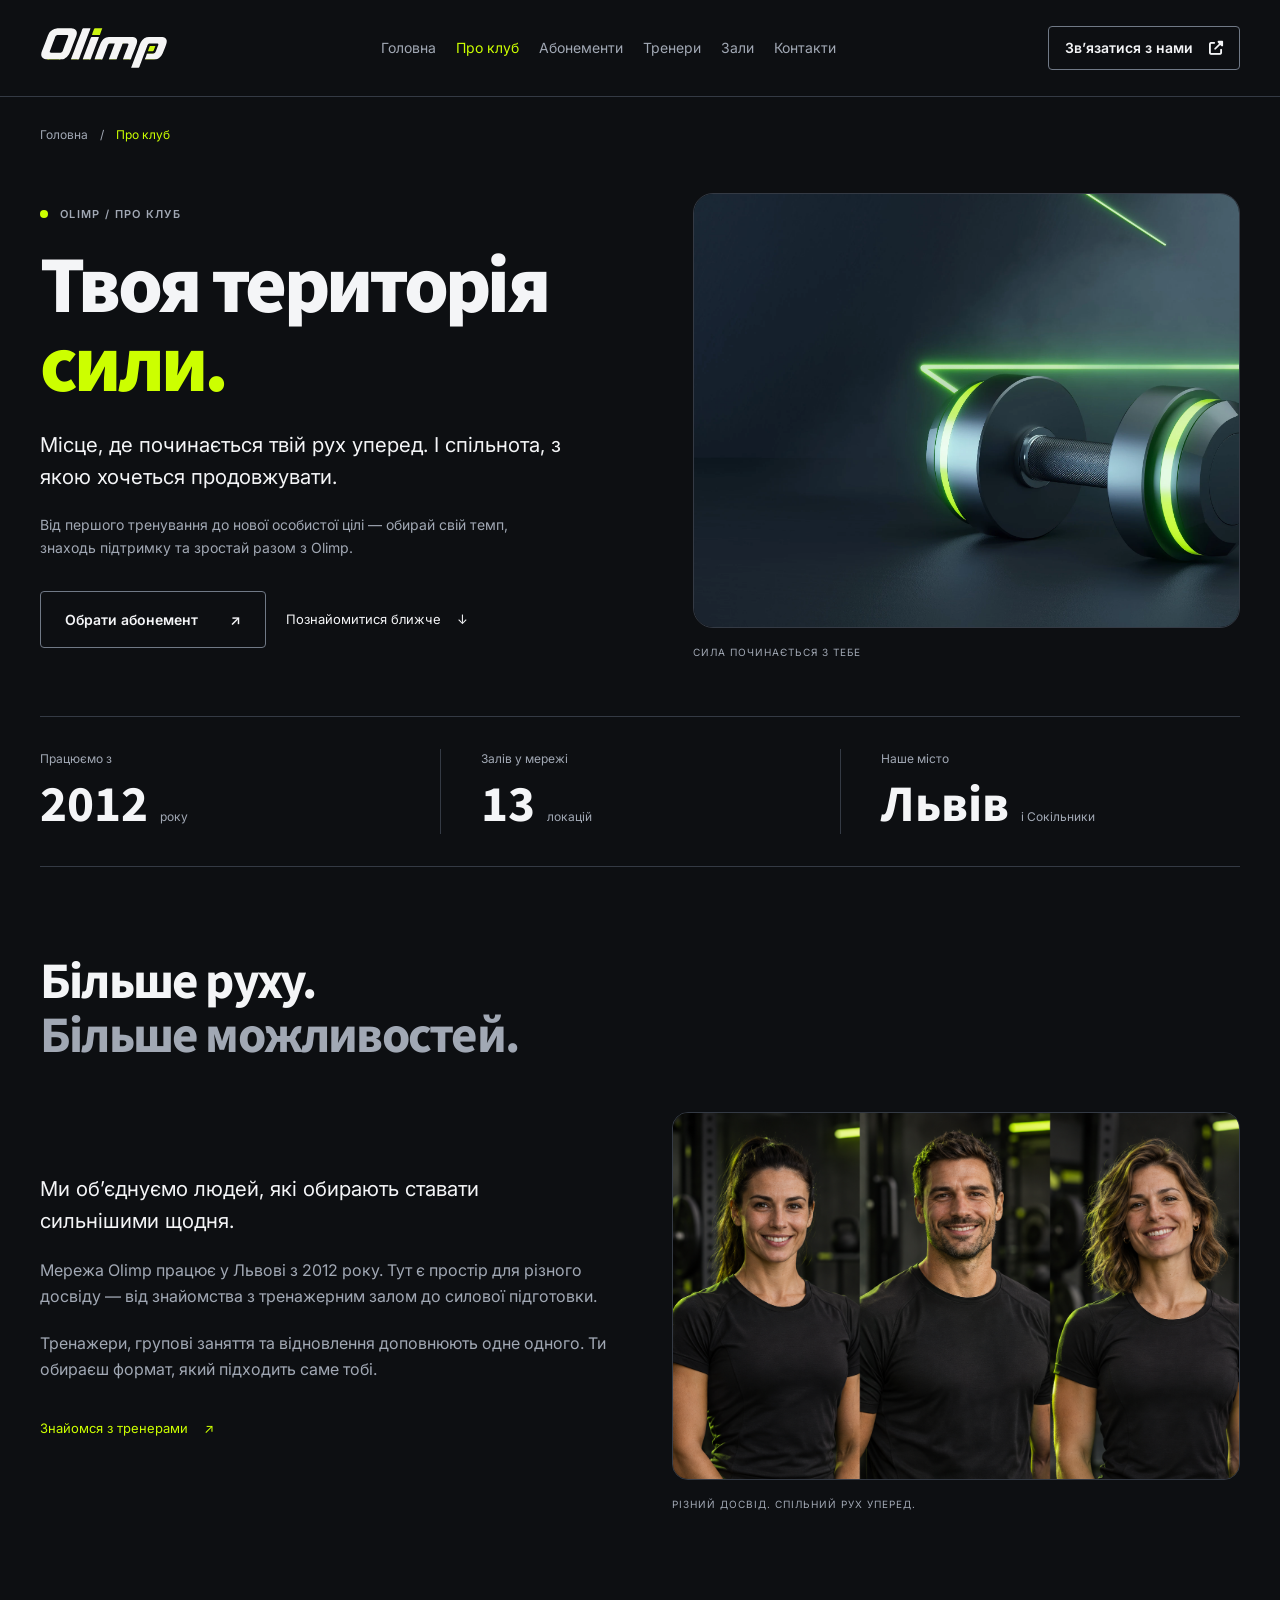
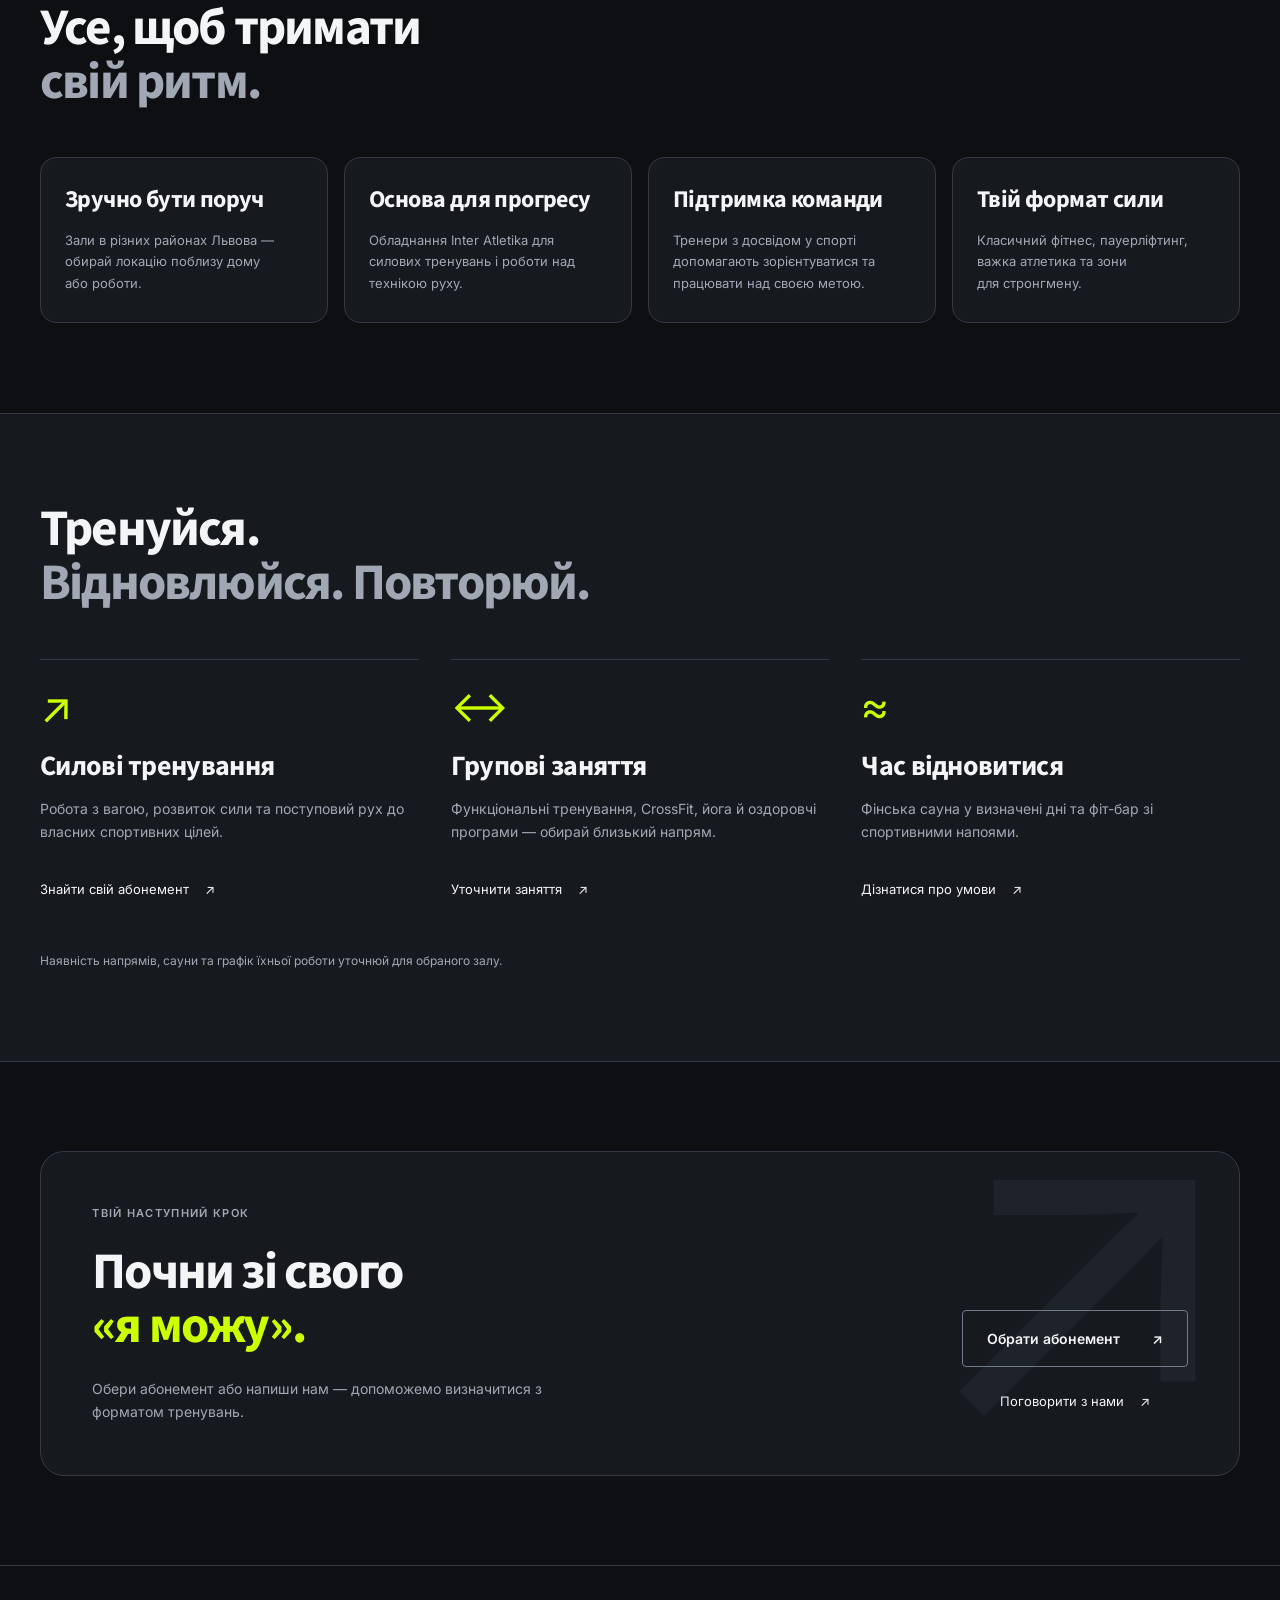
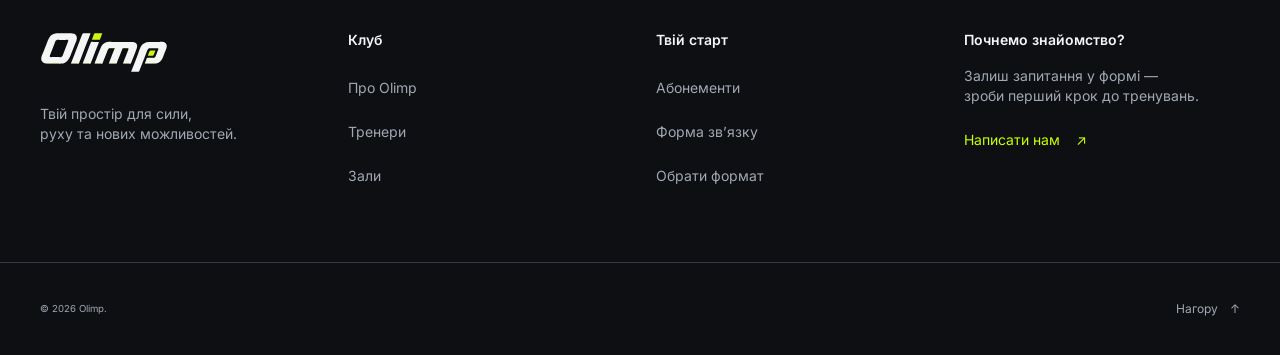
==== commit 93195d5b: "feat: replace schedule with club directory and Google Maps" ====
--- a/about.html
+++ b/about.html
@@ -26,12 +26,12 @@
 <li><a aria-current="page" class="flex min-h-11 items-center text-sm text-muted transition-colors hover:text-accent focus-visible:text-accent aria-[current=page]:text-accent" href="about.html">Про клуб</a></li>
 <li><a class="flex min-h-11 items-center text-sm text-muted transition-colors hover:text-accent focus-visible:text-accent aria-[current=page]:text-accent" href="memberships.html">Абонементи</a></li>
 <li><a class="flex min-h-11 items-center text-sm text-muted transition-colors hover:text-accent focus-visible:text-accent aria-[current=page]:text-accent" href="trainers.html">Тренери</a></li>
-<li><a class="flex min-h-11 items-center text-sm text-muted transition-colors hover:text-accent focus-visible:text-accent aria-[current=page]:text-accent" href="schedule.html">Розклад</a></li>
+<li><a class="flex min-h-11 items-center text-sm text-muted transition-colors hover:text-accent focus-visible:text-accent aria-[current=page]:text-accent" href="clubs.html">Зали</a></li>
 <li><a class="flex min-h-11 items-center text-sm text-muted transition-colors hover:text-accent focus-visible:text-accent aria-[current=page]:text-accent" href="contact.html">Контакти</a></li>
 </ul>
 </nav>
 <a class="button button-small items-center justify-between gap-4 rounded border border-transparent bg-accent text-sm font-semibold text-ink transition duration-200 hover:-translate-y-0.5 hover:bg-accent-hover active:translate-y-0 focus-visible:outline-2 focus-visible:outline-offset-4 focus-visible:outline-focus disabled:cursor-not-allowed disabled:opacity-40 disabled:hover:translate-y-0 min-h-11 px-4 py-2.5 hidden xl:inline-flex" href="contact.html">Зв’язатися з нами <i aria-hidden="true" class="icon fa-arrow-up-right"></i></a>
-<button aria-controls="mobile-menu" aria-expanded="false" aria-label="Відкрити меню" class="inline-flex min-h-11 items-center gap-3 rounded border border-line px-4 text-sm transition-colors hover:border-accent xl:hidden" id="menu-toggle" type="button"><span aria-hidden="true">☰</span><span>Меню</span></button><nav aria-label="Мобільна навігація" class="w-full border-t border-line pt-4 xl:hidden" hidden="" id="mobile-menu"><ul class="flex flex-col gap-1"><li><a class="flex min-h-11 items-center rounded px-3 text-sm text-muted transition-colors hover:bg-surface hover:text-accent aria-[current=page]:text-accent" href="index.html">Головна</a></li><li><a aria-current="page" class="flex min-h-11 items-center rounded px-3 text-sm text-muted transition-colors hover:bg-surface hover:text-accent aria-[current=page]:text-accent" href="about.html">Про клуб</a></li><li><a class="flex min-h-11 items-center rounded px-3 text-sm text-muted transition-colors hover:bg-surface hover:text-accent aria-[current=page]:text-accent" href="memberships.html">Абонементи</a></li><li><a class="flex min-h-11 items-center rounded px-3 text-sm text-muted transition-colors hover:bg-surface hover:text-accent aria-[current=page]:text-accent" href="trainers.html">Тренери</a></li><li><a class="flex min-h-11 items-center rounded px-3 text-sm text-muted transition-colors hover:bg-surface hover:text-accent aria-[current=page]:text-accent" href="schedule.html">Розклад</a></li><li><a class="flex min-h-11 items-center rounded px-3 text-sm text-muted transition-colors hover:bg-surface hover:text-accent aria-[current=page]:text-accent" href="contact.html">Контакти</a></li></ul><a class="inline-flex min-h-13 items-center justify-between gap-4 rounded border border-transparent bg-accent px-6 py-3.5 text-sm font-semibold text-ink transition duration-200 hover:-translate-y-0.5 hover:bg-accent-hover active:translate-y-0 focus-visible:outline-2 focus-visible:outline-offset-4 focus-visible:outline-focus disabled:cursor-not-allowed disabled:opacity-40 disabled:hover:translate-y-0 mt-4 w-full" href="contact.html">Зв’язатися з нами <span aria-hidden="true">↗</span></a></nav></div>
+<button aria-controls="mobile-menu" aria-expanded="false" aria-label="Відкрити меню" class="inline-flex min-h-11 items-center gap-3 rounded border border-line px-4 text-sm transition-colors hover:border-accent xl:hidden" id="menu-toggle" type="button"><span aria-hidden="true">☰</span><span>Меню</span></button><nav aria-label="Мобільна навігація" class="w-full border-t border-line pt-4 xl:hidden" hidden="" id="mobile-menu"><ul class="flex flex-col gap-1"><li><a class="flex min-h-11 items-center rounded px-3 text-sm text-muted transition-colors hover:bg-surface hover:text-accent aria-[current=page]:text-accent" href="index.html">Головна</a></li><li><a aria-current="page" class="flex min-h-11 items-center rounded px-3 text-sm text-muted transition-colors hover:bg-surface hover:text-accent aria-[current=page]:text-accent" href="about.html">Про клуб</a></li><li><a class="flex min-h-11 items-center rounded px-3 text-sm text-muted transition-colors hover:bg-surface hover:text-accent aria-[current=page]:text-accent" href="memberships.html">Абонементи</a></li><li><a class="flex min-h-11 items-center rounded px-3 text-sm text-muted transition-colors hover:bg-surface hover:text-accent aria-[current=page]:text-accent" href="trainers.html">Тренери</a></li><li><a class="flex min-h-11 items-center rounded px-3 text-sm text-muted transition-colors hover:bg-surface hover:text-accent aria-[current=page]:text-accent" href="clubs.html">Зали</a></li><li><a class="flex min-h-11 items-center rounded px-3 text-sm text-muted transition-colors hover:bg-surface hover:text-accent aria-[current=page]:text-accent" href="contact.html">Контакти</a></li></ul><a class="inline-flex min-h-13 items-center justify-between gap-4 rounded border border-transparent bg-accent px-6 py-3.5 text-sm font-semibold text-ink transition duration-200 hover:-translate-y-0.5 hover:bg-accent-hover active:translate-y-0 focus-visible:outline-2 focus-visible:outline-offset-4 focus-visible:outline-focus disabled:cursor-not-allowed disabled:opacity-40 disabled:hover:translate-y-0 mt-4 w-full" href="contact.html">Зв’язатися з нами <span aria-hidden="true">↗</span></a></nav></div>
 </header>
 <main class="about-page" id="main" tabindex="-1">
 <section class="about-hero" aria-labelledby="about-title">
@@ -47,7 +47,7 @@
       </div>
       <figure class="about-hero-visual"><img src="assets/images/hero.webp" width="2688" height="1536" alt="Гантель із лаймовим підсвічуванням — фірмовий образ сили Olimp" fetchpriority="high"/><figcaption><span>СИЛА ПОЧИНАЄТЬСЯ З ТЕБЕ</span></figcaption></figure>
     </div>
-    <dl class="about-facts"><div><dt>Працюємо з</dt><dd>2012<span>року</span></dd></div><div><dt>Залів у мережі</dt><dd>10<span>локацій</span></dd></div><div><dt>Наше місто</dt><dd>Львів<span>поруч із тобою</span></dd></div></dl>
+    <dl class="about-facts"><div><dt>Працюємо з</dt><dd>2012<span>року</span></dd></div><div><dt>Залів у мережі</dt><dd>13<span>локацій</span></dd></div><div><dt>Наше місто</dt><dd>Львів<span>і Сокільники</span></dd></div></dl>
   </div>
 </section>
 <section class="about-section about-story" id="club-story" aria-labelledby="story-title">
@@ -93,7 +93,7 @@
 <ul class="m-0 list-none p-0">
 <li><a class="inline-flex min-h-11 items-center text-sm text-muted transition-colors hover:text-accent" href="about.html">Про Olimp</a></li>
 <li><a class="inline-flex min-h-11 items-center text-sm text-muted transition-colors hover:text-accent" href="trainers.html">Тренери</a></li>
-<li><a class="inline-flex min-h-11 items-center text-sm text-muted transition-colors hover:text-accent" href="schedule.html">Розклад занять</a></li>
+<li><a class="inline-flex min-h-11 items-center text-sm text-muted transition-colors hover:text-accent" href="clubs.html">Зали</a></li>
 </ul>
 </nav>
 <nav aria-label="Корисні посилання">
--- a/css/style.css
+++ b/css/style.css
@@ -203,3 +203,44 @@
 .eyebrow.text-accent { color: var(--color-accent); }
 
 }
+
+/* Keep the resting border subtle and use the brand accent for interaction. */
+:is(.plan-card, .membership-card) {
+  border: 1px solid var(--card-accent, var(--color-border));
+  box-shadow: inset 0 3px 0 var(--card-accent, transparent);
+  transition: border-color var(--transition), box-shadow var(--transition);
+}
+:is(.plan-card .eyebrow, .membership-duration) {
+  color: var(--card-accent, var(--color-muted));
+  transition: color var(--transition);
+}
+:is(.button, .about-button, .membership-buy, #mobile-menu > a, #menu-toggle) {
+  border: 1px solid var(--button-fill, var(--card-accent, var(--color-input-border)));
+  background-color: var(--button-fill, var(--card-accent, transparent));
+  color: var(--button-text, var(--card-button-text, var(--color-text)));
+  transition: background-color var(--transition), border-color var(--transition),
+    color var(--transition), translate var(--transition);
+}
+:is(.plan-card, .membership-card):has(:focus-visible) {
+  --card-accent: var(--color-accent);
+  --card-button-text: var(--color-background);
+}
+:is(.button, .about-button, .membership-buy, #mobile-menu > a, #menu-toggle):not(:disabled):focus-visible {
+  --button-fill: var(--color-accent);
+  --button-text: var(--color-background);
+}
+@media (hover: hover) {
+  :is(.plan-card, .membership-card):hover {
+    --card-accent: var(--color-accent);
+    --card-button-text: var(--color-background);
+  }
+  :is(.button, .about-button, .membership-buy, #mobile-menu > a, #menu-toggle):not(:disabled):hover {
+    --button-fill: var(--color-accent);
+    --button-text: var(--color-background);
+  }
+}
+@media (prefers-reduced-motion: reduce) {
+  .button {
+    translate: none;
+  }
+}
--- a/css/about.css
+++ b/css/about.css
@@ -63,20 +63,9 @@
   justify-content: space-between;
   gap: 2rem;
   padding: 1rem 1.5rem;
-  border: 1px solid transparent;
   border-radius: var(--radius-button);
-  background: var(--color-accent);
-  color: var(--color-background);
   font-size: 0.875rem;
   font-weight: 600;
-  transition: background var(--transition), transform var(--transition);
-}
-.about-button:hover {
-  background: var(--color-accent-hover);
-  transform: translateY(-2px);
-}
-.about-button:active {
-  transform: translateY(0);
 }
 .about-link {
   display: inline-flex;
@@ -347,12 +336,3 @@
     font-size: 0.5rem;
   }
 }
-@media (prefers-reduced-motion: reduce) {
-  .about-button,
-  .about-link {
-    transition: none;
-  }
-  .about-button:hover {
-    transform: none;
-  }
-}
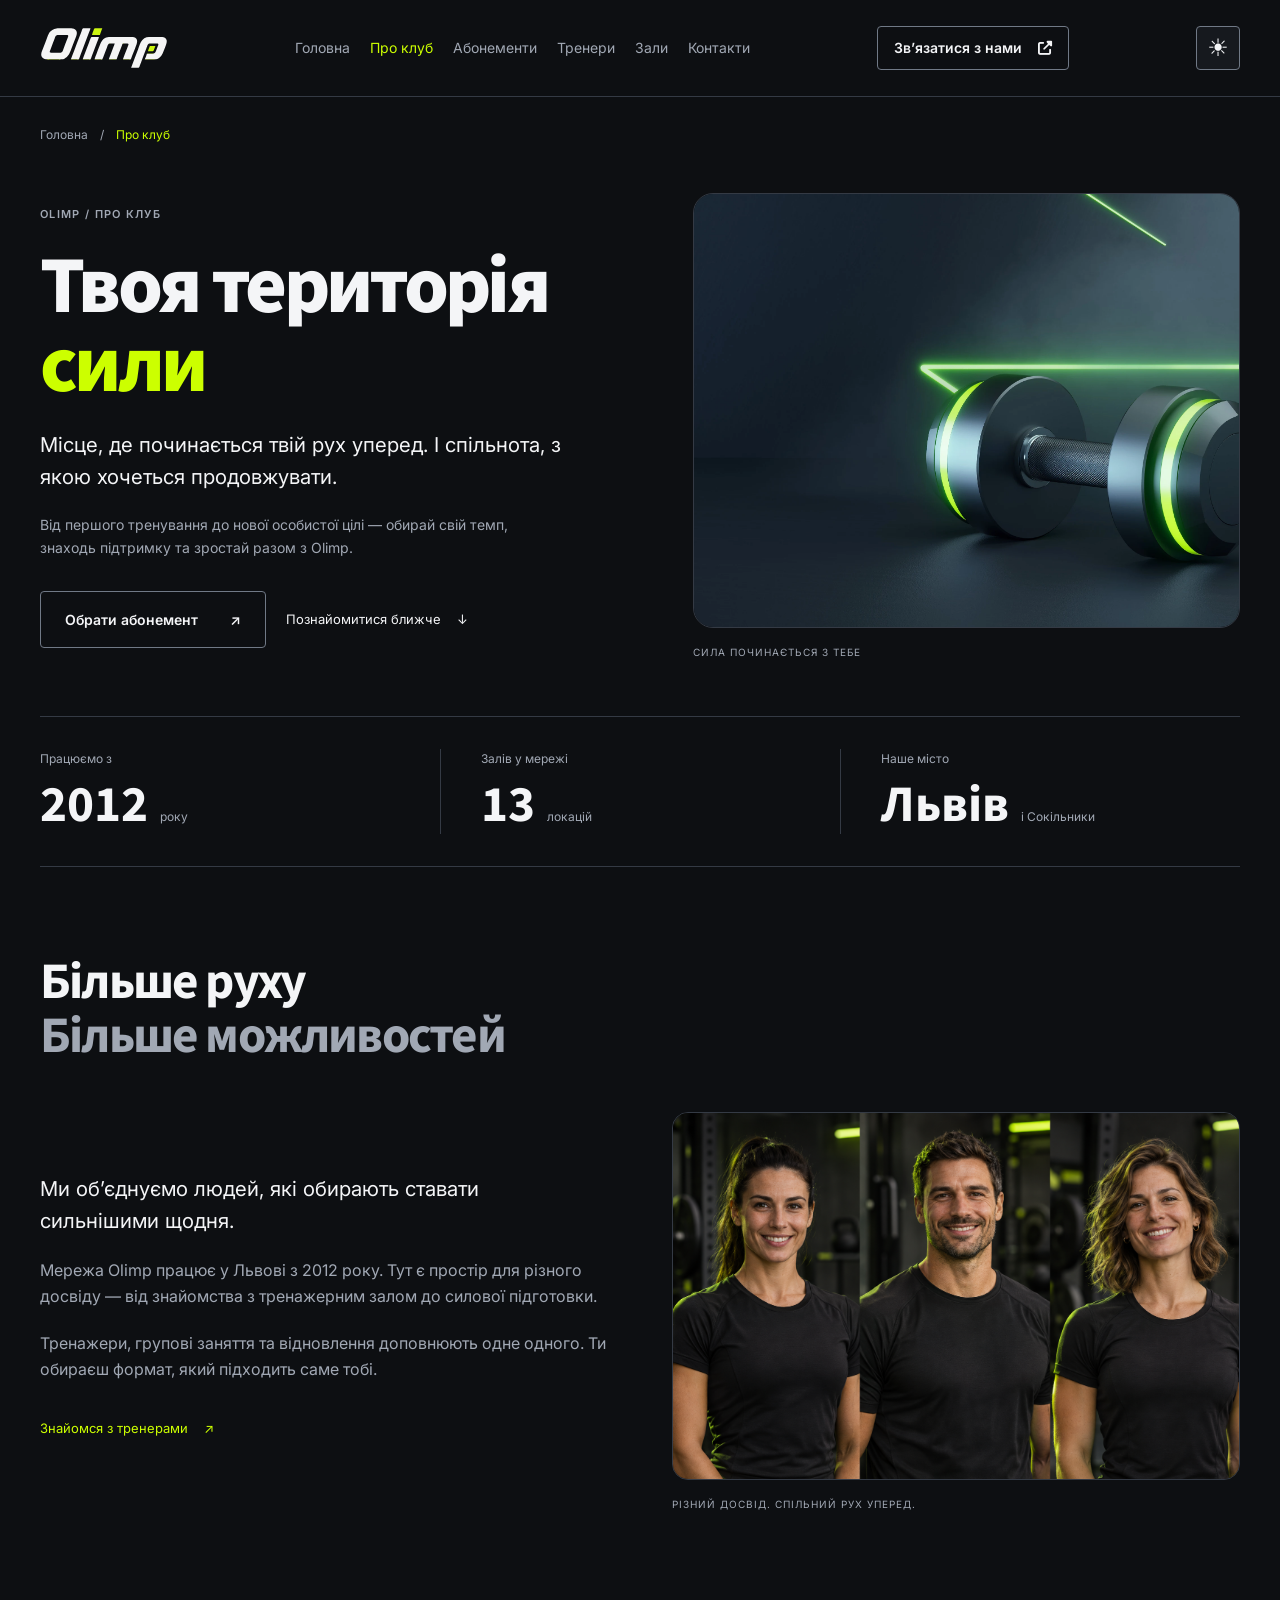
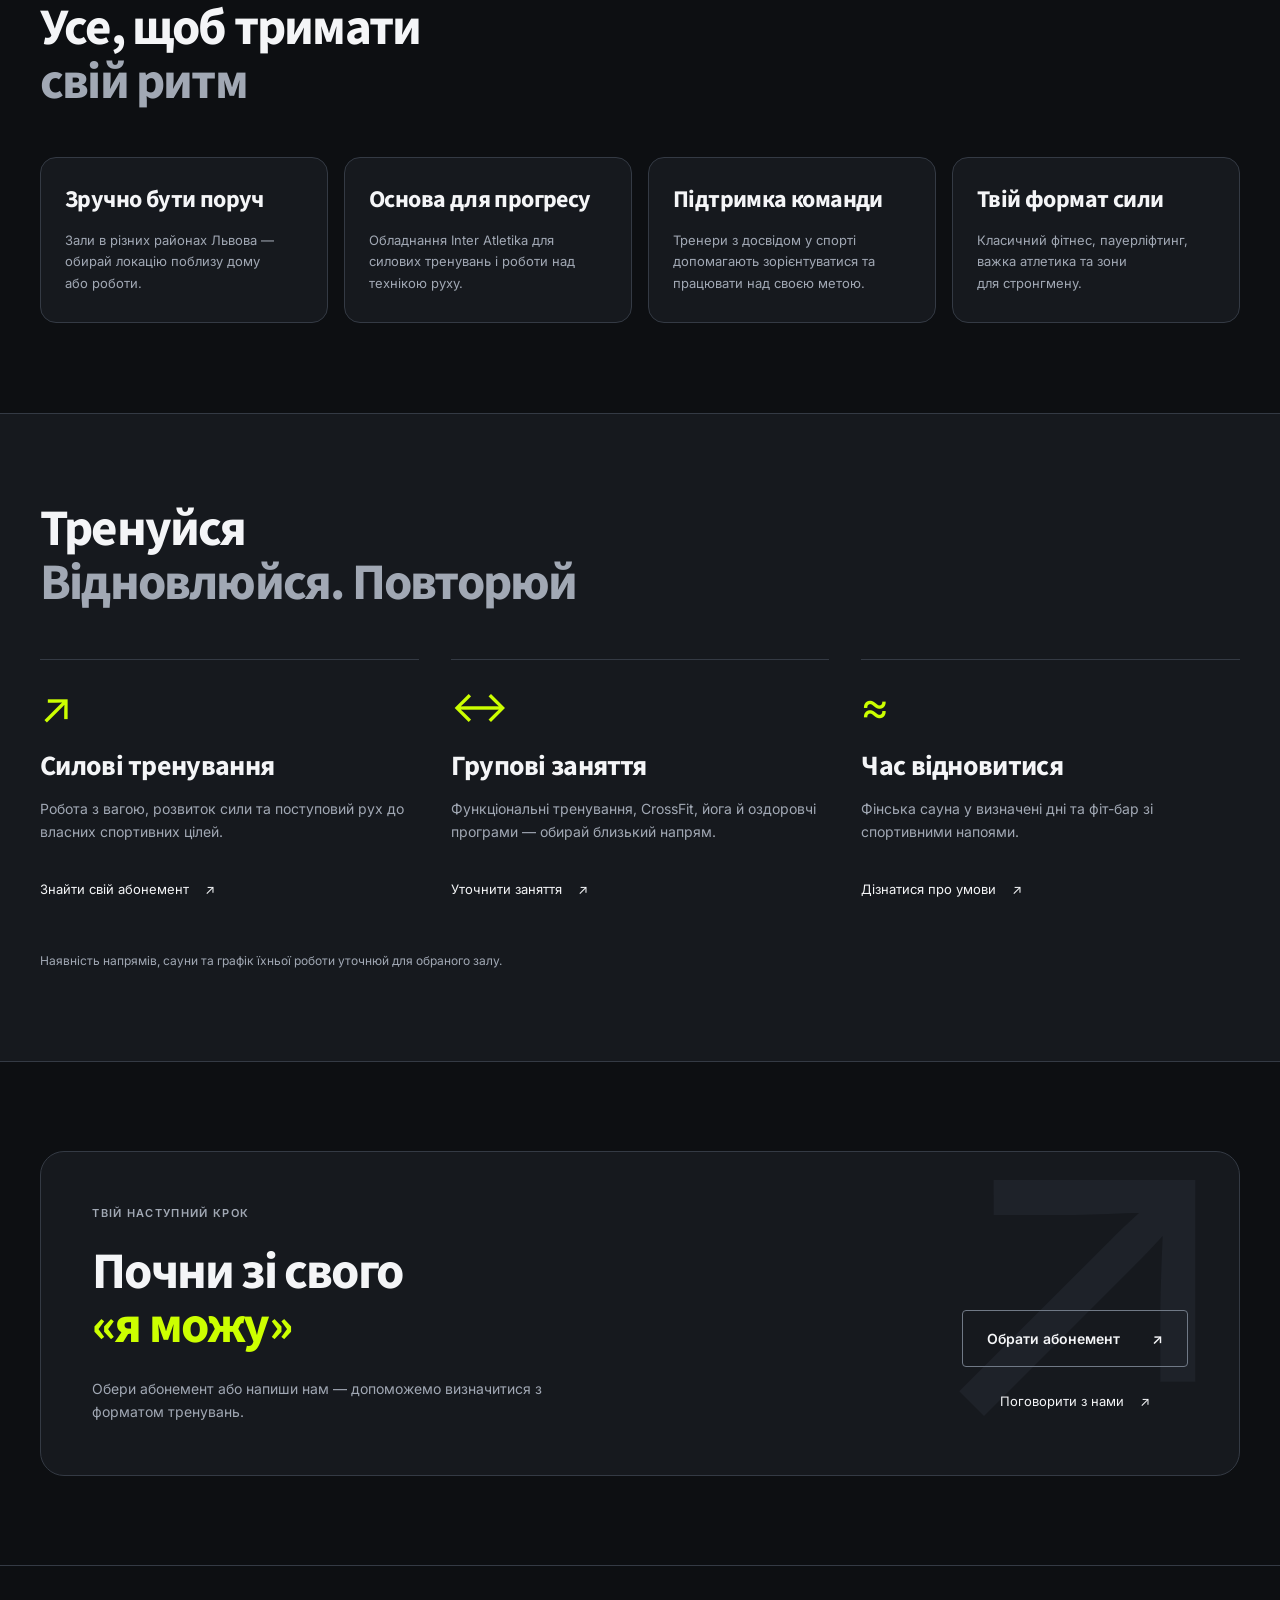
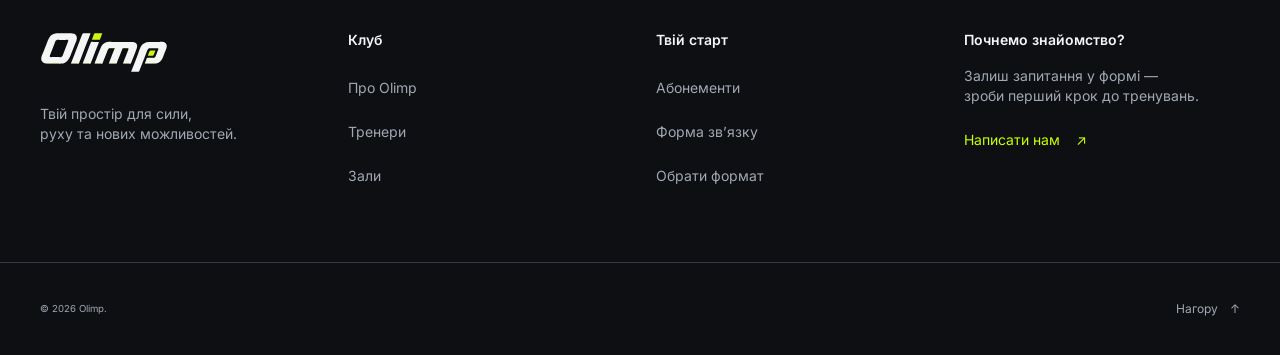
==== commit 03e2f6e6: "Оновити оформлення Olimp, додати світлу тему, фото тренерів і форму зворотного зв’язку" ====
--- a/about.html
+++ b/about.html
@@ -6,6 +6,7 @@
 <meta content="width=device-width, initial-scale=1.0" name="viewport"/>
 <meta content="Olimp — мережа фітнес-клубів у Львові з 2012 року. Силові та групові тренування, підтримка тренерів і відновлення у твоєму ритмі." name="description"/>
 <meta content="#0d0f12" name="theme-color"/>
+<script src="js/theme.js"></script>
 <title>Про клуб — твоя територія сили | Olimp</title>
 <link href="https://fonts.googleapis.com" rel="preconnect"/>
 <link crossorigin="" href="https://fonts.gstatic.com" rel="preconnect"/>
@@ -31,6 +32,7 @@
 </ul>
 </nav>
 <a class="button button-small items-center justify-between gap-4 rounded border border-transparent bg-accent text-sm font-semibold text-ink transition duration-200 hover:-translate-y-0.5 hover:bg-accent-hover active:translate-y-0 focus-visible:outline-2 focus-visible:outline-offset-4 focus-visible:outline-focus disabled:cursor-not-allowed disabled:opacity-40 disabled:hover:translate-y-0 min-h-11 px-4 py-2.5 hidden xl:inline-flex" href="contact.html">Зв’язатися з нами <i aria-hidden="true" class="icon fa-arrow-up-right"></i></a>
+<button class="theme-switch" type="button" hidden aria-label="Світла тема" aria-pressed="false" title="Світла тема"><span aria-hidden="true">☀</span></button>
 <button aria-controls="mobile-menu" aria-expanded="false" aria-label="Відкрити меню" class="inline-flex min-h-11 items-center gap-3 rounded border border-line px-4 text-sm transition-colors hover:border-accent xl:hidden" id="menu-toggle" type="button"><span aria-hidden="true">☰</span><span>Меню</span></button><nav aria-label="Мобільна навігація" class="w-full border-t border-line pt-4 xl:hidden" hidden="" id="mobile-menu"><ul class="flex flex-col gap-1"><li><a class="flex min-h-11 items-center rounded px-3 text-sm text-muted transition-colors hover:bg-surface hover:text-accent aria-[current=page]:text-accent" href="index.html">Головна</a></li><li><a aria-current="page" class="flex min-h-11 items-center rounded px-3 text-sm text-muted transition-colors hover:bg-surface hover:text-accent aria-[current=page]:text-accent" href="about.html">Про клуб</a></li><li><a class="flex min-h-11 items-center rounded px-3 text-sm text-muted transition-colors hover:bg-surface hover:text-accent aria-[current=page]:text-accent" href="memberships.html">Абонементи</a></li><li><a class="flex min-h-11 items-center rounded px-3 text-sm text-muted transition-colors hover:bg-surface hover:text-accent aria-[current=page]:text-accent" href="trainers.html">Тренери</a></li><li><a class="flex min-h-11 items-center rounded px-3 text-sm text-muted transition-colors hover:bg-surface hover:text-accent aria-[current=page]:text-accent" href="clubs.html">Зали</a></li><li><a class="flex min-h-11 items-center rounded px-3 text-sm text-muted transition-colors hover:bg-surface hover:text-accent aria-[current=page]:text-accent" href="contact.html">Контакти</a></li></ul><a class="inline-flex min-h-13 items-center justify-between gap-4 rounded border border-transparent bg-accent px-6 py-3.5 text-sm font-semibold text-ink transition duration-200 hover:-translate-y-0.5 hover:bg-accent-hover active:translate-y-0 focus-visible:outline-2 focus-visible:outline-offset-4 focus-visible:outline-focus disabled:cursor-not-allowed disabled:opacity-40 disabled:hover:translate-y-0 mt-4 w-full" href="contact.html">Зв’язатися з нами <span aria-hidden="true">↗</span></a></nav></div>
 </header>
 <main class="about-page" id="main" tabindex="-1">
@@ -39,8 +41,8 @@
     <nav class="about-breadcrumb" aria-label="Навігаційний ланцюжок"><a href="index.html">Головна</a><span aria-hidden="true">/</span><span aria-current="page">Про клуб</span></nav>
     <div class="about-hero-grid">
       <div class="about-hero-copy">
-        <p class="eyebrow about-kicker"><span aria-hidden="true"></span> OLIMP / ПРО КЛУБ</p>
-        <h1 id="about-title">Твоя територія<br/><span>сили.</span></h1>
+        <p class="eyebrow">OLIMP / ПРО КЛУБ</p>
+        <h1 id="about-title">Твоя територія<br/><span>сили</span></h1>
         <p class="about-lead">Місце, де починається твій рух уперед. І спільнота, з якою хочеться продовжувати.</p>
         <p class="about-muted">Від першого тренування до нової особистої цілі — обирай свій темп, знаходь підтримку та зростай разом з Olimp.</p>
         <div class="about-actions"><a class="about-button" href="memberships.html">Обрати абонемент <span aria-hidden="true">↗</span></a><a class="about-link" href="#club-story">Познайомитися ближче <span aria-hidden="true">↓</span></a></div>
@@ -52,13 +54,13 @@
 </section>
 <section class="about-section about-story" id="club-story" aria-labelledby="story-title">
   <div class="container mx-auto w-full max-w-7xl px-5 md:px-8 xl:px-10">
-    <div class="about-section-heading"><h2 id="story-title">Більше руху.<br/><span>Більше можливостей.</span></h2></div>
+    <div class="about-section-heading"><h2 id="story-title">Більше руху<br/><span>Більше можливостей</span></h2></div>
     <div class="about-story-grid"><div class="about-story-copy"><p class="about-lead">Ми об’єднуємо людей, які обирають ставати сильнішими щодня.</p><p class="about-muted">Мережа Olimp працює у Львові з 2012 року. Тут є простір для різного досвіду — від знайомства з тренажерним залом до силової підготовки.</p><p class="about-muted">Тренажери, групові заняття та відновлення доповнюють одне одного. Ти обираєш формат, який підходить саме тобі.</p><a class="about-link" href="trainers.html">Знайомся з тренерами <span aria-hidden="true">↗</span></a></div><figure class="about-team"><img src="assets/images/trainers-team.png" width="1536" height="1024" loading="lazy" alt="Команда тренерів у фірмовому оформленні Olimp"/><figcaption>РІЗНИЙ ДОСВІД. СПІЛЬНИЙ РУХ УПЕРЕД.</figcaption></figure></div>
   </div>
 </section>
 <section class="about-section" aria-labelledby="benefits-title">
   <div class="container mx-auto w-full max-w-7xl px-5 md:px-8 xl:px-10">
-    <div class="about-section-heading"><h2 id="benefits-title">Усе, щоб тримати<br/><span>свій ритм.</span></h2></div>
+    <div class="about-section-heading"><h2 id="benefits-title">Усе, щоб тримати<br/><span>свій ритм</span></h2></div>
     <div class="about-benefit-grid">
       <article class="about-card"><h3>Зручно бути поруч</h3><p>Зали в різних районах Львова — обирай локацію поблизу дому або роботи.</p></article>
       <article class="about-card"><h3>Основа для прогресу</h3><p>Обладнання Inter Atletika для силових тренувань і роботи над технікою руху.</p></article>
@@ -69,7 +71,7 @@
 </section>
 <section class="about-section about-formats" aria-labelledby="formats-title">
   <div class="container mx-auto w-full max-w-7xl px-5 md:px-8 xl:px-10">
-    <div class="about-section-heading"><h2 id="formats-title">Тренуйся.<br/><span>Відновлюйся. Повторюй.</span></h2></div>
+    <div class="about-section-heading"><h2 id="formats-title">Тренуйся<br/><span>Відновлюйся. Повторюй</span></h2></div>
     <div class="about-format-grid">
       <article class="about-format"><span class="about-format-symbol" aria-hidden="true">↗</span><h3>Силові тренування</h3><p>Робота з вагою, розвиток сили та поступовий рух до власних спортивних цілей.</p><a class="about-link" href="memberships.html">Знайти свій абонемент <span aria-hidden="true">↗</span></a></article>
       <article class="about-format"><span class="about-format-symbol" aria-hidden="true">↔</span><h3>Групові заняття</h3><p>Функціональні тренування, CrossFit, йога й оздоровчі програми — обирай близький напрям.</p><a class="about-link" href="contact.html">Уточнити заняття <span aria-hidden="true">↗</span></a></article>
@@ -79,7 +81,7 @@
   </div>
 </section>
 <section class="about-section about-cta-section" aria-labelledby="start-title">
-  <div class="container mx-auto w-full max-w-7xl px-5 md:px-8 xl:px-10"><div class="about-cta"><div><p class="eyebrow">ТВІЙ НАСТУПНИЙ КРОК</p><h2 id="start-title">Почни зі свого<br/><span>«я можу».</span></h2><p>Обери абонемент або напиши нам — допоможемо визначитися з форматом тренувань.</p></div><div class="about-cta-actions"><a class="about-button" href="memberships.html">Обрати абонемент <span aria-hidden="true">↗</span></a><a class="about-link" href="contact.html">Поговорити з нами <span aria-hidden="true">↗</span></a></div><span class="about-cta-mark" aria-hidden="true">↗</span></div></div>
+  <div class="container mx-auto w-full max-w-7xl px-5 md:px-8 xl:px-10"><div class="about-cta"><div><p class="eyebrow">ТВІЙ НАСТУПНИЙ КРОК</p><h2 id="start-title">Почни зі свого<br/><span>«я можу»</span></h2><p>Обери абонемент або напиши нам — допоможемо визначитися з форматом тренувань.</p></div><div class="about-cta-actions"><a class="about-button" href="memberships.html">Обрати абонемент <span aria-hidden="true">↗</span></a><a class="about-link" href="contact.html">Поговорити з нами <span aria-hidden="true">↗</span></a></div><span class="about-cta-mark" aria-hidden="true">↗</span></div></div>
 </section>
 </main>
 <footer class="site-footer border-t border-line">
--- a/css/style.css
+++ b/css/style.css
@@ -176,7 +176,7 @@
   background: var(--color-surface);
   color: var(--color-text);
   font-size: 0.8125rem;
-  color-scheme: dark;
+  color-scheme: inherit;
 }
 input::placeholder,
 textarea::placeholder {
@@ -244,3 +244,60 @@
     translate: none;
   }
 }
+
+:root {
+  color-scheme: dark;
+  --feedback-error: #ff9090;
+  --feedback-valid: #7dda9a;
+}
+:root[data-theme="light"] {
+  color-scheme: light;
+  --color-background: #f8faf5;
+  --color-surface: #fff;
+  --color-surface-raised: #eaf0e4;
+  --color-text: #172016;
+  --color-muted: #505d4f;
+  --color-accent: #496400;
+  --color-accent-hover: #395000;
+  --color-focus: #006e78;
+  --color-border: #cad3c4;
+  --color-input-border: #788474;
+  --color-ink: var(--color-background);
+  --color-paper: var(--color-text);
+  --color-raised: var(--color-surface-raised);
+  --color-line: var(--color-border);
+  --color-input: var(--color-input-border);
+  --feedback-error: #a22827;
+  --feedback-valid: #327343;
+}
+[data-theme="light"] img[src$="/logo.svg"] {
+  filter: brightness(0);
+}
+.theme-switch {
+  display: inline-grid;
+  width: 2.75rem;
+  height: 2.75rem;
+  flex: none;
+  place-items: center;
+  padding: 0;
+  border: 1px solid var(--color-input-border);
+  border-radius: var(--radius-button);
+  background: var(--color-surface);
+  color: var(--color-text);
+  font: 1.5rem/1 system-ui, sans-serif;
+  transition: color var(--transition), border-color var(--transition), background var(--transition);
+}
+.theme-switch[aria-pressed="true"] {
+  background: var(--color-surface-raised);
+  color: var(--color-accent);
+}
+.theme-switch:is(:hover, :focus-visible) {
+  border-color: var(--color-accent);
+  color: var(--color-accent);
+}
+@media (max-width: 1279px) {
+  .theme-switch { margin-inline-start: auto; }
+}
+@media (max-width: 360px) {
+  .header-inner { column-gap: 0.5rem; }
+}
--- a/css/about.css
+++ b/css/about.css
@@ -22,17 +22,6 @@
   grid-template-columns: 1.1fr 1fr;
   align-items: center;
   gap: clamp(2rem, 4vw, 4rem);
-}
-.about-kicker {
-  display: flex;
-  align-items: center;
-  gap: 0.75rem;
-}
-.about-kicker span {
-  width: 0.5rem;
-  height: 0.5rem;
-  border-radius: 50%;
-  background: var(--color-accent);
 }
 .about-hero h1 {
   margin-block: 1.5rem;
